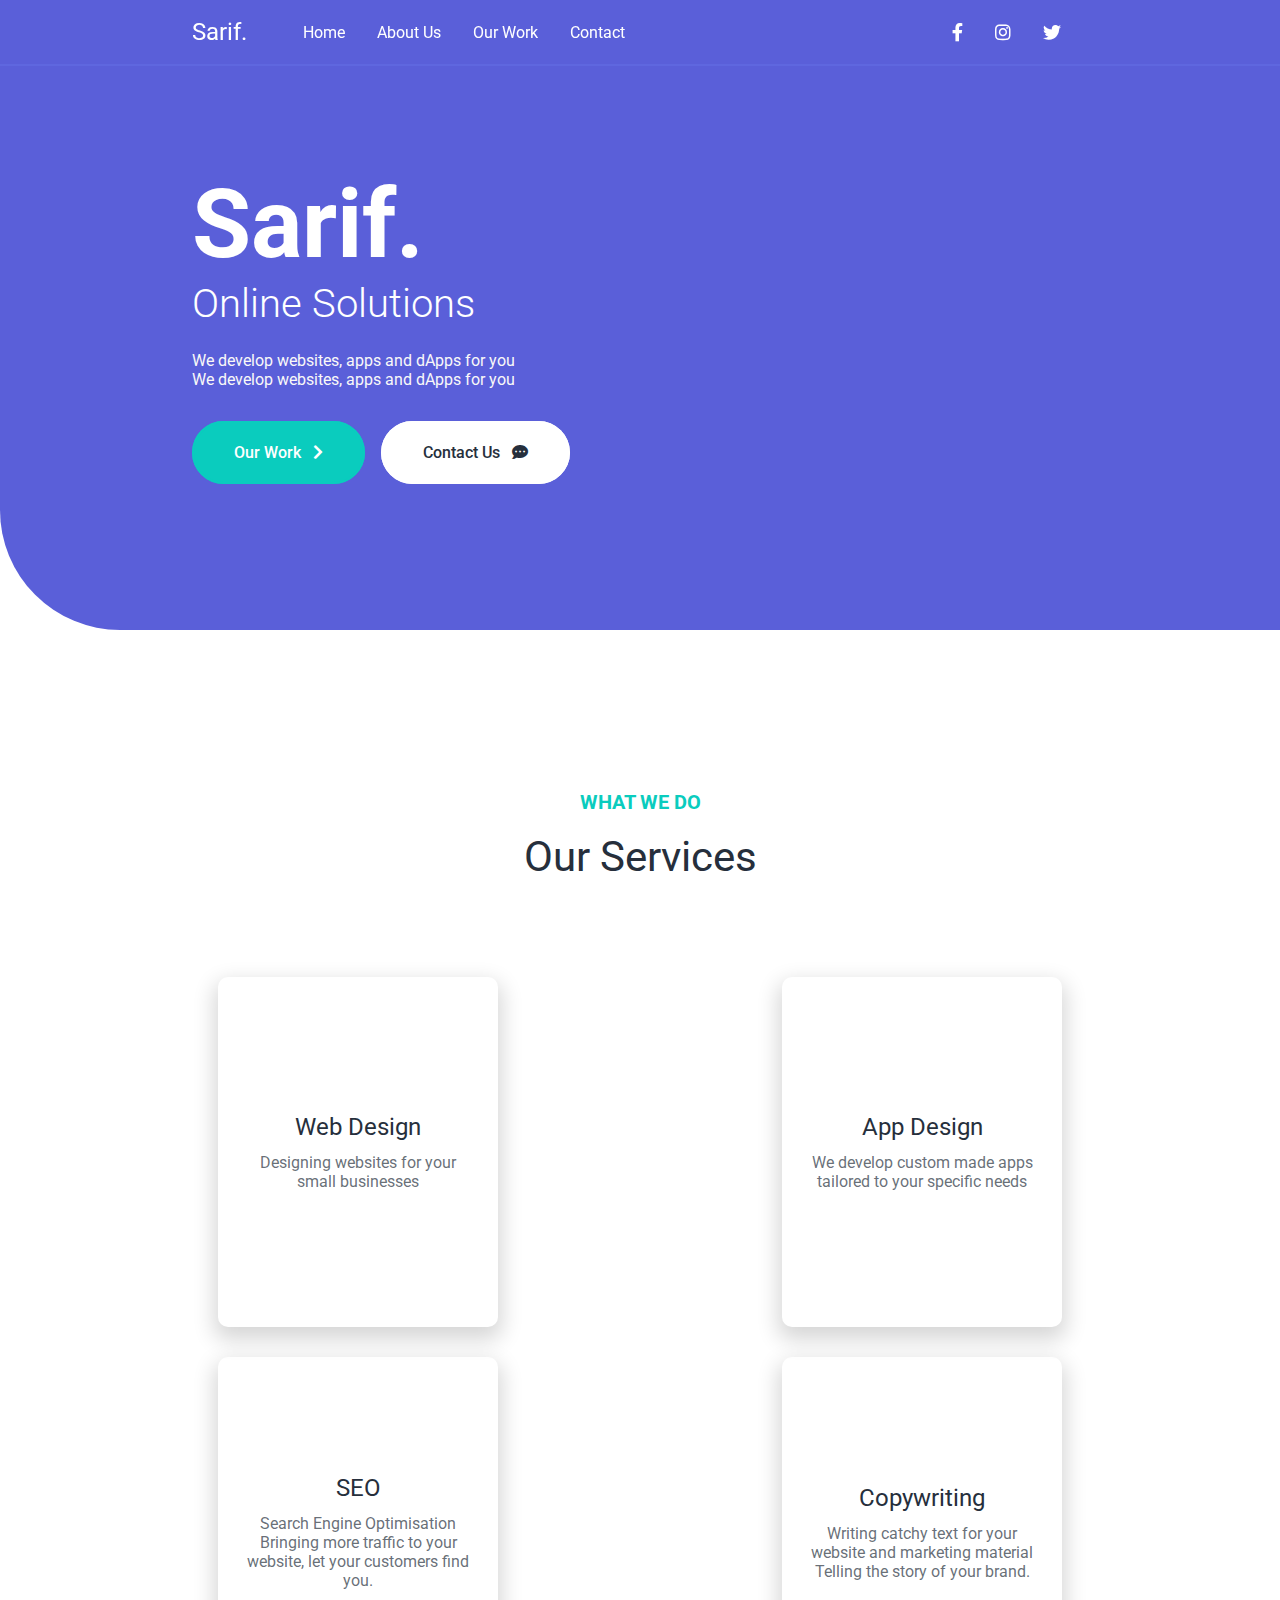
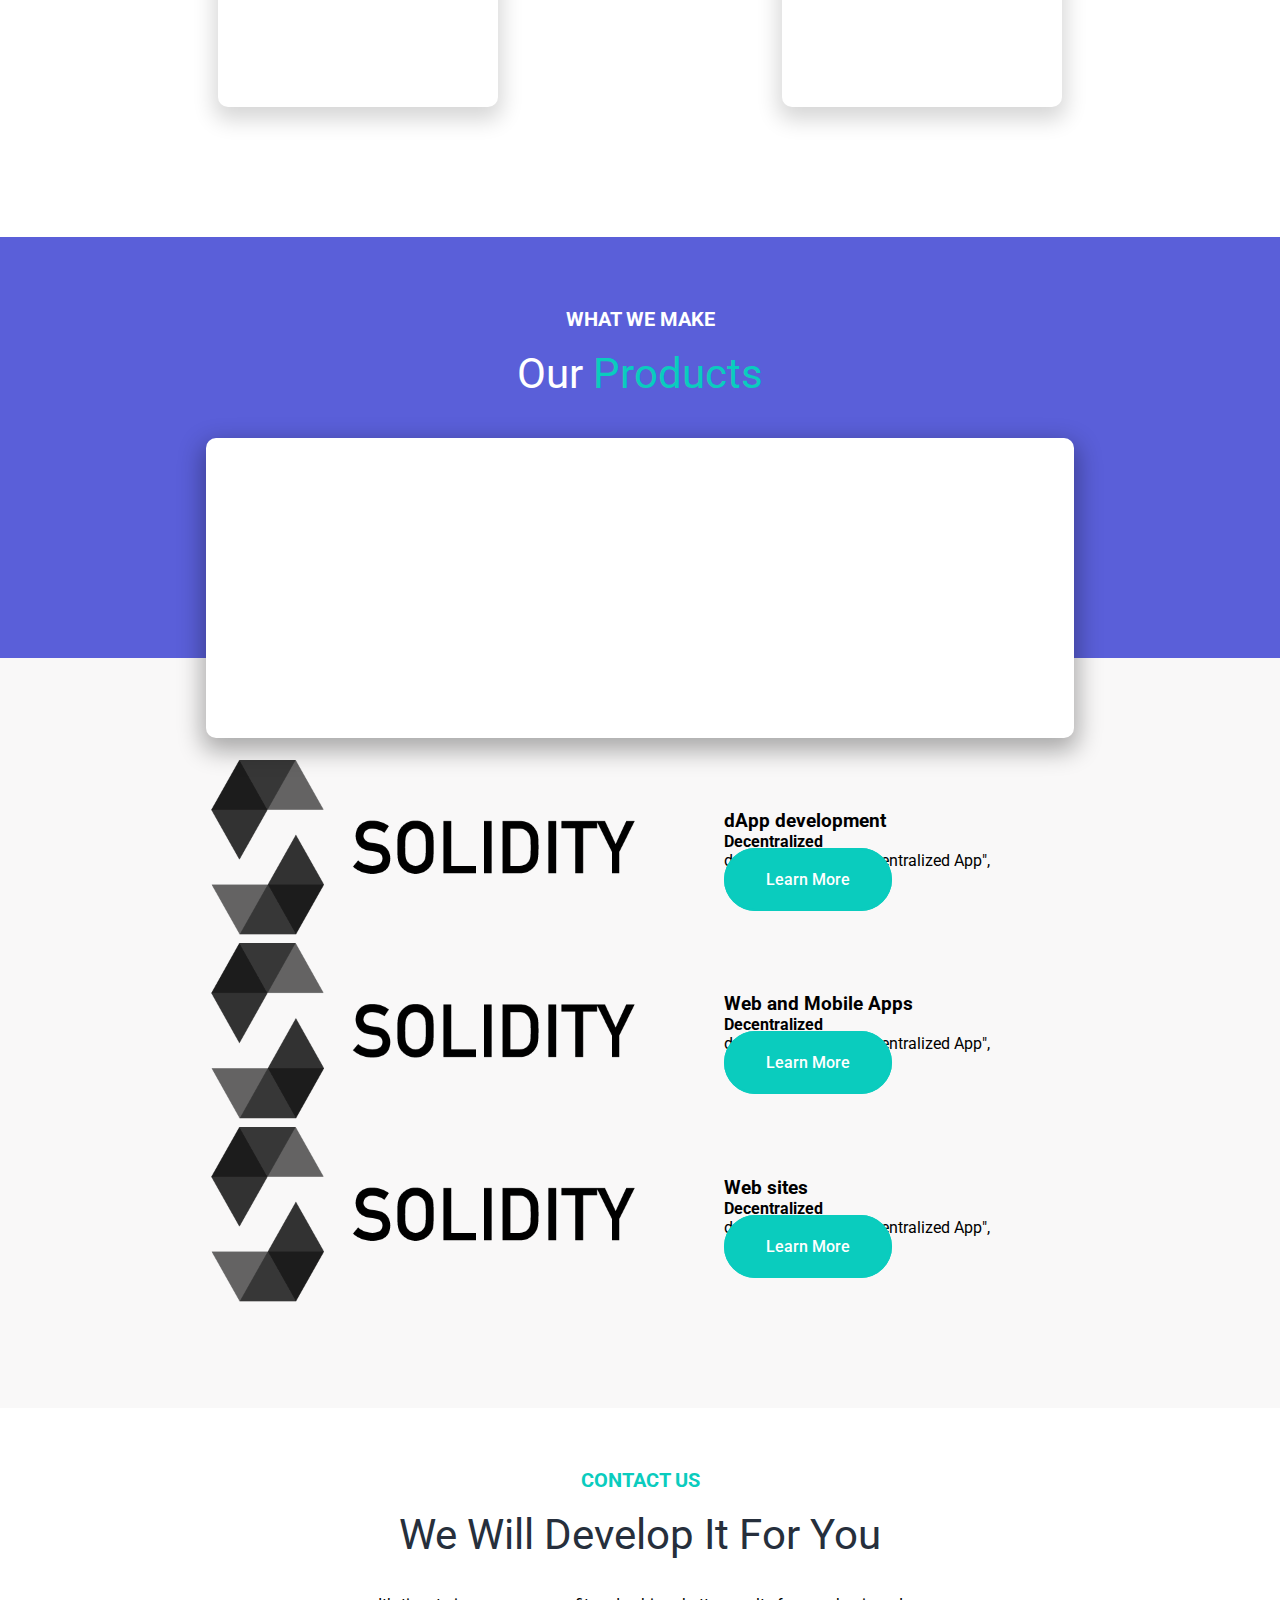
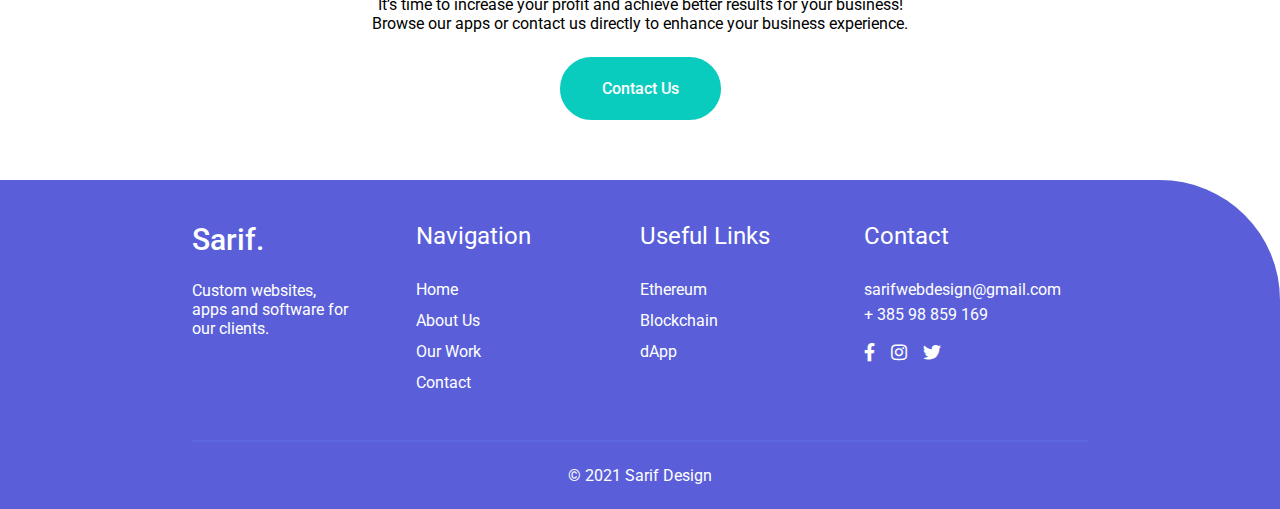
==== index.html @ 9c004aa1 "v1.1.8 added the Contact page" ====
<!DOCTYPE html>
<html lang="en">
<head>
  <meta charset="utf-8">
  <meta name="description" content="qr code generator web service">
  <meta name="keywords" content="qr, qr code, generator, marketing, mobile">
  <meta name="author" content="Sarif Design">
  <meta name="viewport" content="width=device-width, initial-scale=1.0">
  <meta http-equiv="X-UA-Compatible" content="ie=edge">
  <script src="js/main.js" defer></script>
  <script src="js/smoothscrollpolyfills.min.js"></script>
  <link href="icons/css/all.css" rel="stylesheet">
  <link rel="preconnect" href="https://fonts.googleapis.com">
  <link rel="preconnect" href="https://fonts.gstatic.com" crossorigin>
  <link href="https://fonts.googleapis.com/css2?family=Roboto:wght@100;300;400;500;700;900&display=swap" rel="stylesheet">
  <title>Sarif Online Solutions | Web design</title>
  <link rel="shortcut icon" type="image/jpg" href="img/favicon.png"/>
  <link rel="stylesheet" href="css/style.css">
</head>
<body>

<!-- header -->
<header>
  <div class="header__container">
    <div class="header__container-box-1">
      <div class="toggle" onclick="toggleMenu()"></div>
      <a href="#">
        <div class="logo">Sarif.</div>
      </a>
    </div>
    <div class="navigation">
      <div class="header__container-box-2">
        <ul>
          <li><a href="#" onclick="toggleMenu();">Home</a></li>
          <li><a href="about.html" onclick="toggleMenu();">About Us</a></li>
          <li><a href="work.html" onclick="toggleMenu();">Our Work</a></li>
          <li><a href="#" onclick="toggleMenu();">Contact</a></li>
        </ul>
      </div>
      <div class="header__container-box-3">
        <a href="#"><i class="fab fa-facebook-f"></i></a>
        <a href="#"><i class="fab fa-instagram"></i></a>
        <a href="#"><i class="fab fa-twitter"></i></a>
      </div>
    </div>
  </div>
</header>
<!-- header END -->

<!-- hero section -->
<div class="hero-section">
  <div class="section__container">
    <h2>Sarif.</h2>
    <h1>Online Solutions</h1>
    <p class="hero-p">We develop websites, apps and dApps for you</p>
    <p class="p-last hero-p">We develop websites, apps and dApps for you</p>
      <a href="work.html" class="btn mr">Our Work <i class="fas fa-chevron-right"></i></a>
      <a href="contact.html" class="btn-white">Contact Us <i class="fas fa-comment-dots"></i></a>
  </div>
</div>
<!-- hero section END -->

<!-- scroll down icon -->
<div class="scroll-down-icon">
  <p>Scroll down</p>
  <i class="fas fa-chevron-down"></i>
</div>
<!-- scroll down icon END -->

<!-- about us -->
<div class="about">
  <div class="section__container">
    <div class="section__title">
      <h4>What we do</h4>
      <h3>Our Services</h3>
    </div>
    <div class="services__container">
      <div class="services-box">
        <h4>Web Design</h4>
        <p>Designing websites for your small businesses</p>
        <p></p>
      </div>
      <div class="services-box">
        <h4>App Design</h4>
        <p>We develop custom made apps tailored to your specific needs</p>
      </div>
      <div class="services-box">
        <h4>SEO</h4>
        <p>Search Engine Optimisation</p>
        <p>Bringing more traffic to your website, let your customers find you.</p>
      </div>
      <div class="services-box">
        <h4>Copywriting</h4>
        <p>Writing catchy text for your website and marketing material</p>
        <p>Telling the story of your brand.</p>
      </div>
    </div>
  </div>
</div>
<!-- about us end -->

<!-- products -->
<div class="products">
  <div class="section__container">
    <div class="section__title-2">
      <h4>What we make</h4>
      <h3>Our <span>Products</span></h3>
    </div>
    <div class="long-card-holder">
      <div class="long-card"></div>
    </div>
  </div>
</div>
<!-- products END -->

<!-- product list -->
<div class="product-list">
  <div class="section__container">
    <div class="product-card">
      <div class="product-card-half">
        <div class="product-list-img">
          <img src="./img/solidity.png" alt="solidity logo" />
        </div>
      </div>
      <div class="product-card-half">
        <div class="product-card-inner">
          <h3>dApp development</h3>
          <h4>Decentralized</h4>
          <p>dApp - stands for "Decentralized App", </p>
          <a href="#" class="btn">Learn More</a>
        </div>
      </div>
    </div>
    <div class="product-card">
      <div class="product-card-half">
        <div class="product-list-img">
          <img src="./img/solidity.png" alt="solidity logo" />
        </div>
      </div>
      <div class="product-card-half">
        <div class="product-card-inner">
          <h3>Web and Mobile Apps</h3>
          <h4>Decentralized</h4>
          <p>dApp - stands for "Decentralized App", </p>
          <a href="#" class="btn">Learn More</a>
        </div>
      </div>
    </div>
    <div class="product-card">
      <div class="product-card-half">
        <div class="product-list-img">
          <img src="./img/solidity.png" alt="solidity logo" />
        </div>
      </div>
      <div class="product-card-half">
        <div class="product-card-inner">
          <h3>Web sites</h3>
          <h4>Decentralized</h4>
          <p>dApp - stands for "Decentralized App", </p>
          <a href="#" class="btn">Learn More</a>
        </div>
      </div>
    </div>
  </div>
</div>
<!-- product list END -->

<!-- contact us -->
<div class="contact-us">
  <div class="section__container">
    <div class="section__title">
      <h4>Contact Us</h4>
      <h3>We will develop it for you</h3>
      <p>
         It’s time to increase your profit and achieve better results for your business!
         Browse our apps or contact us directly to enhance your business experience.
      </p>
      <a href="#" class="btn">Contact Us</a>
    </div>
  </div>
</div>
<!-- contact us END -->

<!-- footer -->
<footer>
  <div class="footer__container">
    <div class="footer-row-1">
      <div class="footer-row-half">
        <div class="footer-box-1">
          <h4>Sarif.</h4>
          <p class="description">
            Custom websites, apps and software for our clients.
          </p>
        </div>
        <div class="footer-box-1">
          <h5>Navigation</h5>
          <ul>
            <li><a href="#">Home</a></li>
            <li><a href="about.html">About Us</a></li>
            <li><a href="work.html">Our Work</a></li>
            <li><a href="contact.html">Contact</a></li>
          </ul>
        </div>
      </div>
        <div class="footer-row-half">
          <div class="footer-box-1">
            <h5>Useful Links</h5>
            <ul>
              <li><a href="#">Ethereum</a></li>
              <li><a href="#">Blockchain</a></li>
              <li><a href="#">dApp</a></li>
            </ul>
          </div>
          <div class="footer-box-1">
            <h5>Contact</h5>
            <p>sarifwebdesign@gmail.com</p>
            <p class="phone-num">+ 385 98 859 169</p>
            <a href="#"><i class="fab fa-facebook-f"></i></a>
            <a href="#"><i class="fab fa-instagram"></i></a>
            <a href="#"><i class="fab fa-twitter"></i></a>
          </div>
        </div>
    </div>
    <div class="footer-row-2">
      <p>&copy; 2021 Sarif Design</p>
    </div>
  </div>
</footer>
<!-- footer END -->

</body>
</html>
---- css/style.css ----
/*
colors:
black: #262f3c;
light-text: #8f9bad;

blue: #5a5fd9;
light-blue: #5f67df;

tirquise: #0accbe;

almost-white: #f9f8f8;
*/

* {
  margin: 0;
  padding: 0;
  box-sizing: border-box;
  font-family: 'Roboto', sans-serif;
}

/* general */
ul {
  list-style: none;
}

a {
  text-decoration: none;
}

img {
  width: 100%;
  height: auto;
}

.mr {
  margin-right: 12px;
}
/* general END */

/* buttons */
.btn {
  padding: 20px 40px;
  background-color: #0accbe;
  color: #fff;
  border-radius: 40px;
  font-weight: 500;
  border: 2px solid #0accbe;
  transition: 0.4s;
  cursor: pointer;
}

.btn i {
  margin-left: 8px;
}

.btn:hover {
  background-color: #fff;
  border: 2px solid #262f3c;
  color: #262f3c;
}

.btn-white {
  padding: 20px 40px;
  background-color: #fff;
  color: #262f3c;
  font-weight: 500;
  border-radius: 40px;
  border: 2px solid #fff;
  transition: 0.4s;
  cursor: pointer;
}

.btn-white:hover {
  background-color: #5f67df;
  border: 2px solid #8f9bad;
  color: #fff;
}

.btn-white i {
  margin-left: 8px;
}
/* buttons END */

/* header */
header {
  width: 100%;
  position: fixed;
  background-color: transparent;
  z-index: 1000;
  padding: 18px 0px;
  border-bottom: 2px solid #5f67df;
  transition: 0.4s;
}

header.sticky {
  background-color: #5f67df;
}

.header__container {
  display: flex;
  align-items: center;
  width: 70%;
  margin: 0 auto;
}

.header__container-box-1 {
  display: flex;
  justify-content: flex-start;
  align-items: center;
  margin-right: 24px;
}

.logo {
  color: #fff;
  font-size: 24px;
}

.navigation {
  width: 90%;
  display: flex;
  justify-content: space-between;
  align-items: center;
}

.header__container-box-2,
.header__container-box-3 {

}

.header__container-box-3 {
  display: flex;
  justify-content: flex-end;
}

.header__container-box-2 ul {
  display: flex;
  color: #fff;
  font-size: 16px;
}

.header__container-box-2 ul li {
  margin-left: 16px;
}

.header__container-box-2 ul li a {
  margin: 0px;
  margin-left: 16px;
  color: #fff;
  transition: 0.4s;
}

.header__container-box-2 ul li:hover a {
  color: #0accbe;
}

.header__container-box-3 a {
  margin: 0px 16px;
  font-size: 18px;
  color: #fff;
  transition: 0.4s;
}

.header__container-box-3 a:hover {
  color: #0accbe;
}
/* header END */

/* toggle */
.toggle {
  width: 40px;
  height: 40px;
  background: url("../img/menu.png");
  background-position: center;
  background-repeat: no-repeat;
  background-size: 30px;
  cursor: pointer;
  transition: 0.5s;
  margin-right: 12px;
  display: none;
}

.toggle.active {
  background: url("../img/close.png");
  background-position: center;
  background-repeat: no-repeat;
  background-size: 25px;
  cursor: pointer;
}
/* toggle END */

/* hero */
.hero-section {
  width: 100%;
  height: 70vh;
  position: relative;
  background-color: #5a5fd9;
  border-radius: 0px 0px 0px 120px;
  display: flex;
  justify-content: center;
  align-items: center;
}

.section__container {
  width: 70%;
  margin: 0 auto;
}

.section__container h2 {
  color: #fff;
  font-size: 6em;
}

.section__container h1 {
  color: #fff;
  font-size: 2.5em;
  font-weight: 300;
  margin-bottom: 24px;
}

.hero-p {
  color: #f9f8f8;
}

.section__container p.p-last {
  margin-bottom: 54px;
}

.scroll-down-icon {
  width: 100%;
  display: none;
  justify-content: center;
  align-items: center;
  flex-direction: column;
  padding: 16px 0px;
  color: #262f3c;
}
/* hero END */

/* about */
.about {
  padding: 100px 20px 100px;
}

.section__title {
  margin-bottom: 60px;
  padding-top: 60px;
  display: flex;
  justify-content: center;
  align-items: center;
  flex-direction: column;
}

.section__title h4,
.section__title h3 {
  text-align: center;
}

.section__title h4 {
  text-transform: uppercase;
  color: #0accbe;
  font-size: 20px;
  margin-bottom: 18px;
}

.section__title h3 {
  text-transform: capitalize;
  color: #262f3c;
  font-size: 42px;
  font-weight: 400;
  margin-bottom: 36px;
}

.section__title p {
  text-align: center;
  width: 60%;
  margin-bottom: 24px;
}

.services__container {
  width: 100%;
  display: flex;
  justify-content: space-between;
  flex-wrap: wrap;
}

.services-box {
  width: 280px;
  height: 350px;
  margin: 0 12px;
  display: flex;
  justify-content: center;
  align-items: center;
  flex-direction: column;
  -webkit-box-shadow: 0px 9px 21px 4px rgba(0,0,0,0.16);
  box-shadow: 0px 9px 21px 4px rgba(0,0,0,0.16);
  transition: 0.4s;
  padding: 24px;
  border-radius: 10px;
  margin-bottom: 30px;
}

.services-box:hover {
  transform: scale(1.1);
  -webkit-box-shadow: 0px 9px 24px 4px rgba(0,0,0,0.32);
  box-shadow: 0px 9px 24px 4px rgba(0,0,0,0.32);
}

.services-box h4 {
  color: #262f3c;
  font-size: 24px;
  font-weight: 400;
  margin-bottom: 12px;
}

.services-box p {
  text-align: center;
  color: rgba(38, 47, 60, 0.7)
}
/* about END */

/* products */
.products {
  padding: 50px 20px 200px;
  background-color: #5a5fd9;
}

.section__title-2 {
  margin-bottom: 60px;
  padding-top: 20px;
}

.section__title-2 h3,
.section__title-2 h4 {
  text-align: center;
}

.section__title-2 h4 {
  text-transform: uppercase;
  color: #fff;
  font-size: 20px;
  margin-bottom: 18px;
}

.section__title-2 h3 {
  text-transform: capitalize;
  color: #fff;
  font-size: 42px;
  font-weight: 400;
}

.section__title-2 h3 span {
  color: #0accbe;
}

.long-card-holder {
  width: 100%;
  position: relative;
}

.long-card {
  width: 100%;
  padding: 30px 12px;
  position: absolute;
  min-height: 300px;
  top: -20px;
  background-color: #fff;
  z-index: 900;
  -webkit-box-shadow: 0px 9px 24px 4px rgba(0,0,0,0.32);
  box-shadow: 0px 9px 24px 4px rgba(0,0,0,0.32);
  border-radius: 10px;
}
/* products END */

/* product list */
.product-list {
  padding: 100px 20px 100px;
  background-color: #f9f8f8;
}

.product-card {
  width: 100%;
  display: flex;
  justify-content: center;
  align-items: center;
}

.product-card-half {
  flex: 1;
  display: flex;
  justify-content: center;
  align-items: center;
}
/* product list END */

/* about Page */
.page-hero {
  width: 100%;
  height: 50vh;
  position: relative;
  background-color: #5a5fd9;
  border-radius: 0px 0px 0px 120px;
  display: flex;
  justify-content: center;
  align-items: center;
}
/* about Page END */

/* footer */
footer {
  width: 100%;
  background-color: #5a5fd9;
  border-radius: 0px 120px 0px 0px;
}

.footer__container {
  width: 70%;
  margin: 0 auto;
}

.footer-row-1 {
  display: flex;
  padding: 42px 0px 36px;
}

.footer-row-half {
  display: flex;
  flex: 1;
}

.footer-box-1 {
  flex: 1;
}

.footer-box-1 h4 {
  font-size: 30px;
  color: #fff;
  font-weight: 500;
  margin-bottom: 24px;
}

.footer-box-1 h5 {
  font-size: 24px;
  color: #fff;
  font-weight: 400;
  margin-bottom: 30px;
}

.footer-box-1 ul li {
  margin-bottom: 12px;
}

.footer-box-1 ul li a {
  font-size: 16px;
  color: #fff;
  margin-bottom: 12px;
  transition: 0.4s;
}

.footer-box-1 ul li:hover a {
  color: #0accbe;
}

.footer-box-1 p {
  color: #fff;
  margin-bottom: 6px;
}

.footer-box-1 p.phone-num {
  margin-bottom: 18px;
}

.footer-box-1 a {
  color: #fff;
  margin-right: 12px;
  font-size: 18px;
  transition: 0.4s;
}

.footer-box-1 .description {
  width: 70%;
}

.footer-box-1 a:hover {
  color: #0accbe;
}

.footer-row-2 {
  border-top: 2px solid #5f67df;
  padding: 24px 0px 24px;
}

.footer-row-2 p {
  text-align: center;
  color: #fff;
}
/* footer END */

/* media queries */
@media (max-width: 991.98px){

  header {
    transition: 0.1s;
  }

  .toggle {
    display: block;
  }

  .navigation {
    position: fixed;
    left: -100%;
    top: 74px;
    height: calc(100vh - 74px);
    width: 100%;
    background-color: #5f67df;
    justify-content: center;
    align-items: center;
    flex-direction: column;
    padding: 24px;
    z-index: 998;
    transition: 0.4s;
  }

  .navigation.active {
    left: 0;
  }

  .header__container-box-2 {
    margin-bottom: 32px;
  }

  .header__container-box-2 ul {
    display: block;
  }

  .header__container-box-2 ul li {
    margin-bottom: 24px;
    margin-left: 0px;
  }

  .header__container-box-2 ul li a {
    font-size: 32px;
  }

  .header__container-box-3 a {
    font-size: 30px;
  }

  .scroll-down-icon {
    display: flex;
  }

  .footer-row-1 {
    flex-direction: column;
  }

  .footer-row-half {
    width: 100%;
    margin-bottom: 24px;
  }
}

@media (max-width: 575.98px) {

  .hero-section {
    height: 90vh;
  }

  .mr {
    display: block;
    margin-right: 0px;
    margin-bottom: 36px;
    width: 80%;
  }

  .section__container h2 {
    font-size: 4em;
  }

  .section__container {
    width: 70%;
  }

  .about {
    padding: 30px 10px 30px;
  }

  .services-box {
    width: 100%;
  }

  .page-hero {
    height: 70vh;
  }

  .footer-row-half {
    flex-direction: column;
  }

  .footer-row-2 p {
    text-align: left;
  }

  .footer-box-1 {
    margin-bottom: 18px;
  }
}
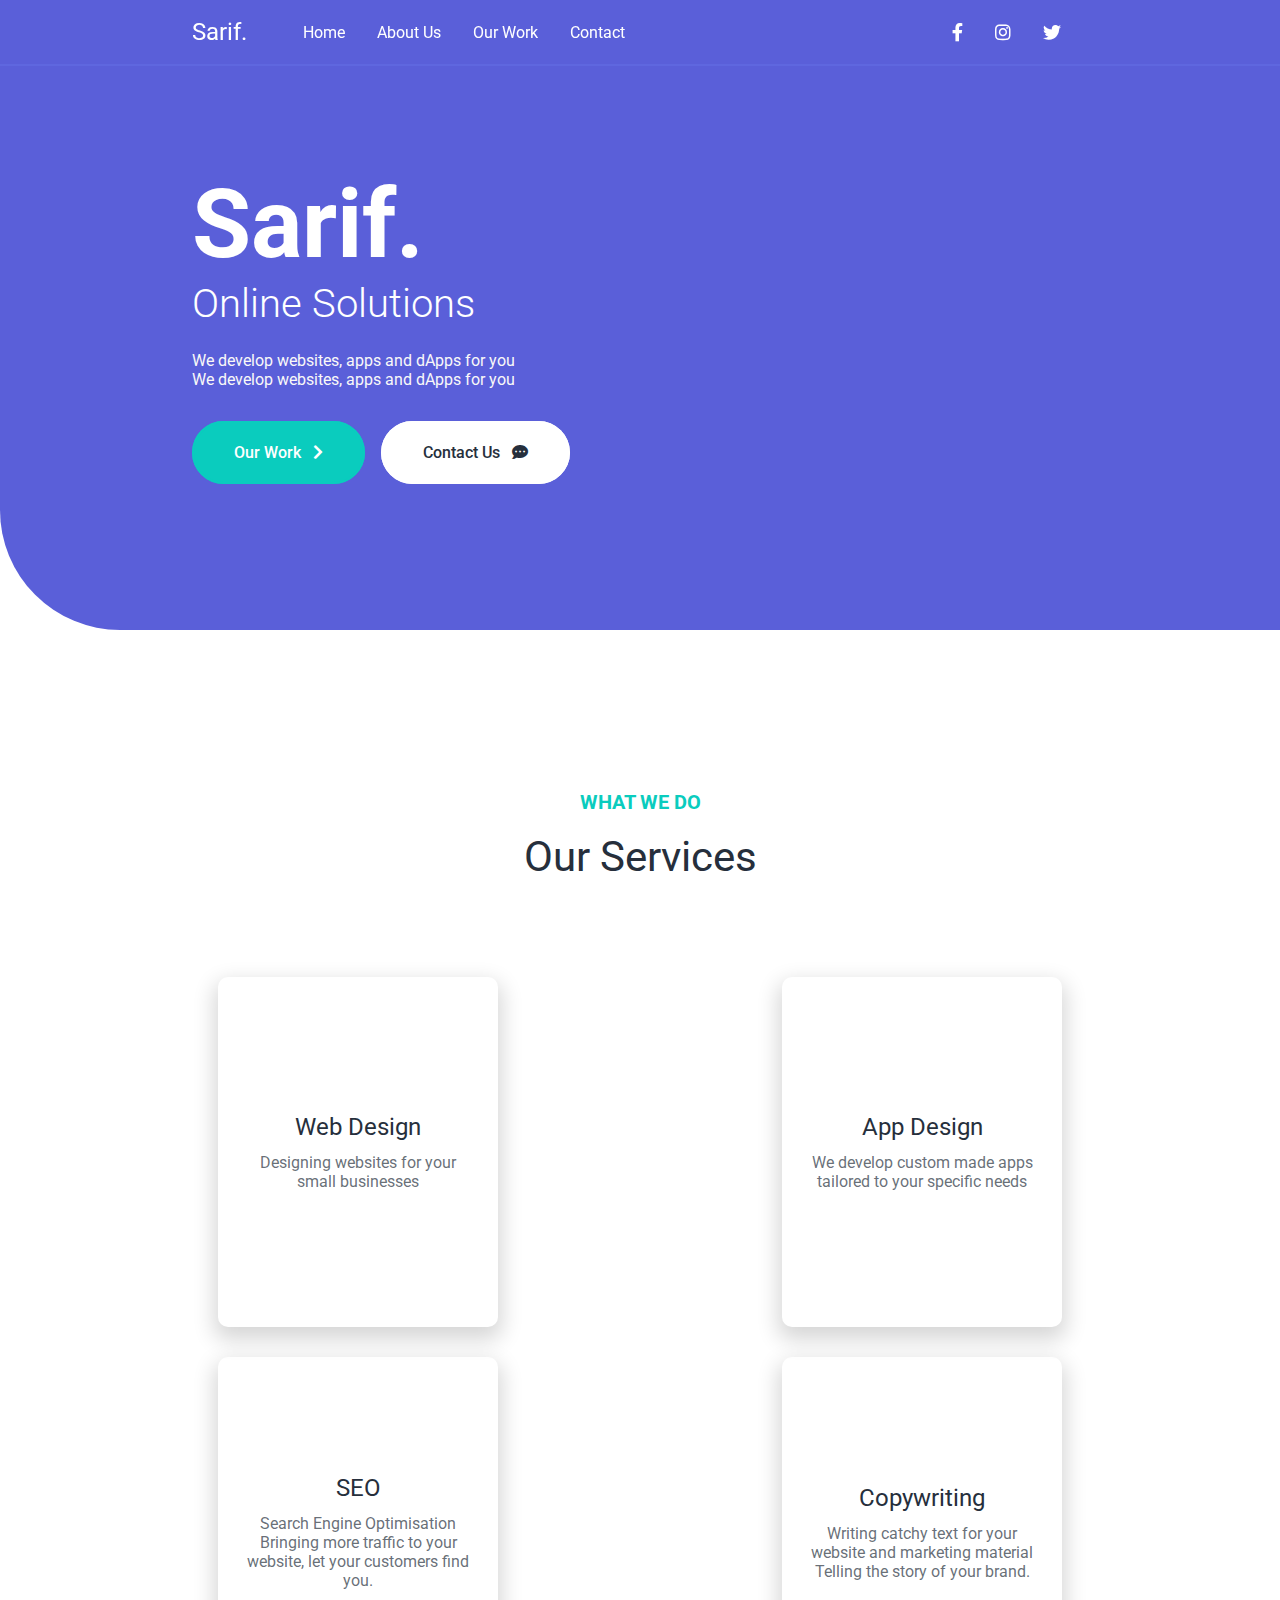
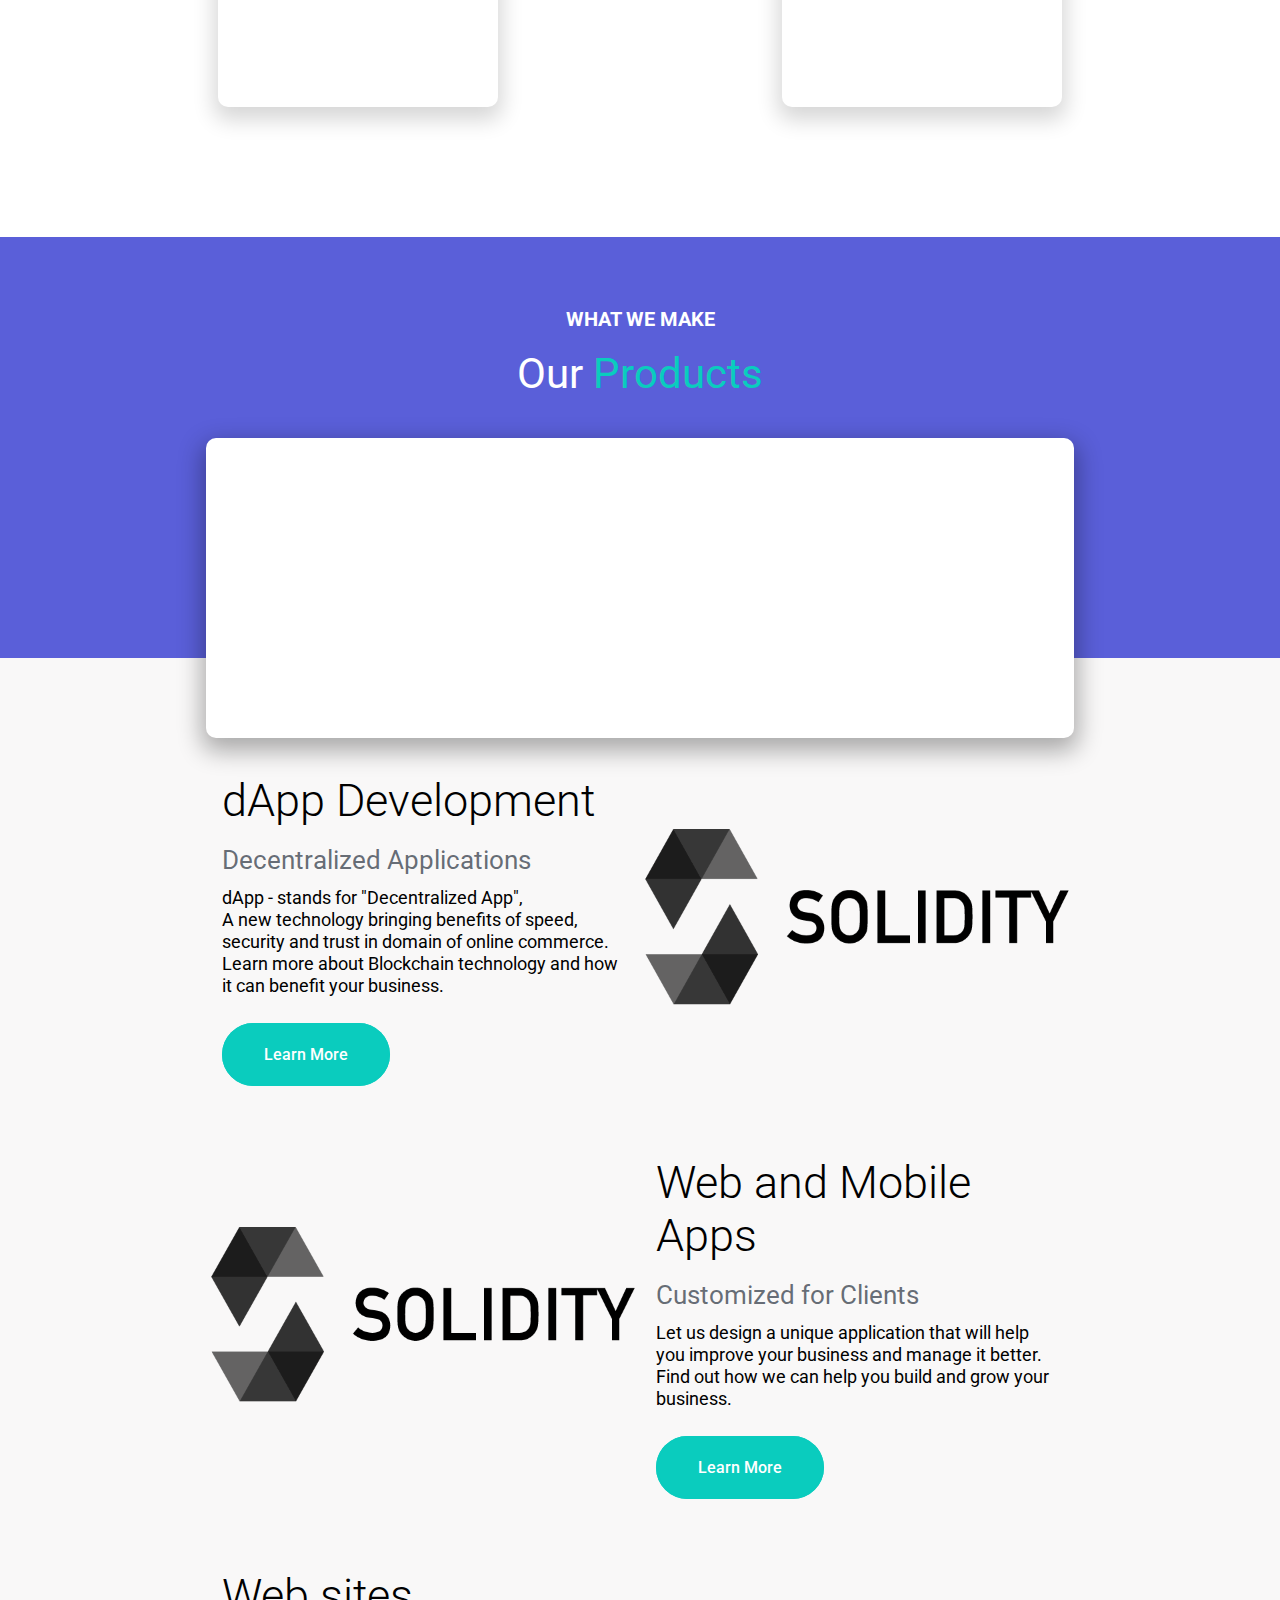
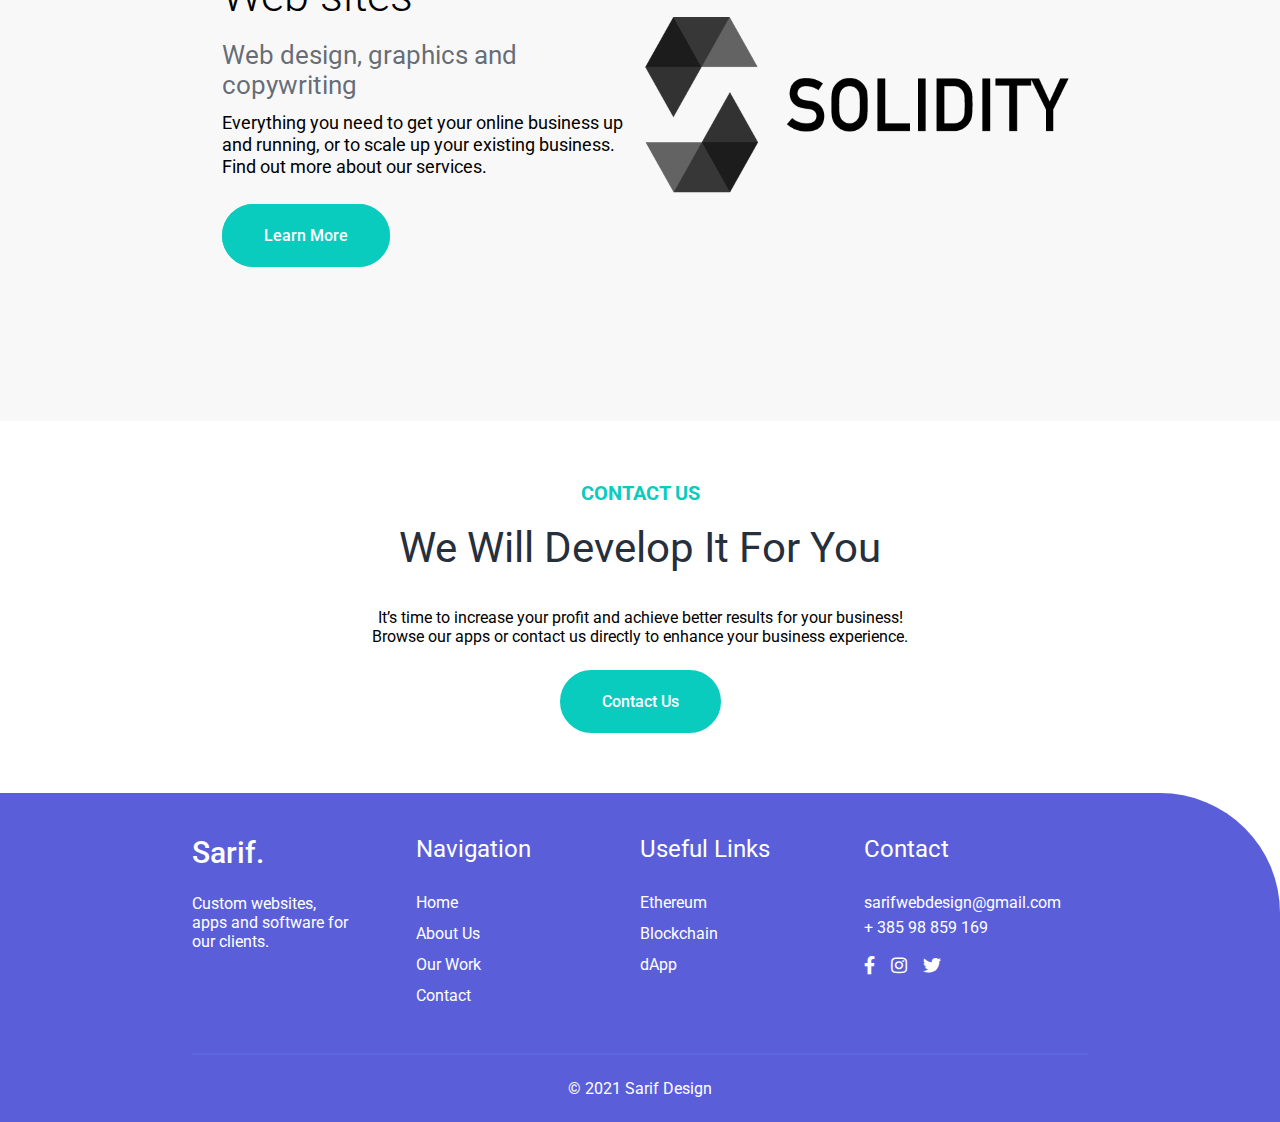
==== commit 7730824c: "v1.2.0 working on services section of home page" ====
--- a/index.html
+++ b/index.html
@@ -34,7 +34,7 @@
           <li><a href="#" onclick="toggleMenu();">Home</a></li>
           <li><a href="about.html" onclick="toggleMenu();">About Us</a></li>
           <li><a href="work.html" onclick="toggleMenu();">Our Work</a></li>
-          <li><a href="#" onclick="toggleMenu();">Contact</a></li>
+          <li><a href="contact.html" onclick="toggleMenu();">Contact</a></li>
         </ul>
       </div>
       <div class="header__container-box-3">
@@ -67,6 +67,12 @@
 </div>
 <!-- scroll down icon END -->
 
+<!-- scroll up button -->
+<button class="" id="btnScrollTop">
+  <i class="fas fa-chevron-up"></i>
+</button>
+<!-- scroll up button END -->
+
 <!-- about us -->
 <div class="about">
   <div class="section__container">
@@ -118,18 +124,20 @@
   <div class="section__container">
     <div class="product-card">
       <div class="product-card-half">
+        <div class="product-card-inner">
+          <h3>dApp Development</h3>
+          <h4>Decentralized Applications</h4>
+          <p>dApp - stands for "Decentralized App", </p>
+          <p>A new technology bringing benefits of speed, security and trust in domain of online commerce.</p>
+          <p class="mb-48">Learn more about Blockchain technology and how it can benefit your business.</p>
+          <a href="work.html" class="btn">Learn More</a>
+        </div>
+      </div>
+      <div class="product-card-half">
         <div class="product-list-img">
           <img src="./img/solidity.png" alt="solidity logo" />
         </div>
       </div>
-      <div class="product-card-half">
-        <div class="product-card-inner">
-          <h3>dApp development</h3>
-          <h4>Decentralized</h4>
-          <p>dApp - stands for "Decentralized App", </p>
-          <a href="#" class="btn">Learn More</a>
-        </div>
-      </div>
     </div>
     <div class="product-card">
       <div class="product-card-half">
@@ -140,24 +148,26 @@
       <div class="product-card-half">
         <div class="product-card-inner">
           <h3>Web and Mobile Apps</h3>
-          <h4>Decentralized</h4>
-          <p>dApp - stands for "Decentralized App", </p>
-          <a href="#" class="btn">Learn More</a>
+          <h4>Customized for Clients</h4>
+          <p>Let us design a unique application that will help you improve your business and manage it better.</p>
+          <p class="mb-48">Find out how we can help you build and grow your business.</p>
+          <a href="work.html" class="btn">Learn More</a>
         </div>
       </div>
     </div>
     <div class="product-card">
+      <div class="product-card-half">
+        <div class="product-card-inner">
+          <h3>Web sites</h3>
+          <h4>Web design, graphics and copywriting</h4>
+          <p>Everything you need to get your online business up and running, or to scale up your existing business.</p>
+          <p class="mb-48">Find out more about our services.</p>
+          <a href="work.html" class="btn">Learn More</a>
+        </div>
+      </div>
       <div class="product-card-half">
         <div class="product-list-img">
           <img src="./img/solidity.png" alt="solidity logo" />
-        </div>
-      </div>
-      <div class="product-card-half">
-        <div class="product-card-inner">
-          <h3>Web sites</h3>
-          <h4>Decentralized</h4>
-          <p>dApp - stands for "Decentralized App", </p>
-          <a href="#" class="btn">Learn More</a>
         </div>
       </div>
     </div>
@@ -175,7 +185,7 @@
          It’s time to increase your profit and achieve better results for your business!
          Browse our apps or contact us directly to enhance your business experience.
       </p>
-      <a href="#" class="btn">Contact Us</a>
+      <a href="contact.html" class="btn">Contact Us</a>
     </div>
   </div>
 </div>
--- a/css/style.css
+++ b/css/style.css
@@ -35,6 +35,10 @@
 
 .mr {
   margin-right: 12px;
+}
+
+.mb-48 {
+  margin-bottom: 48px;
 }
 /* general END */
 
@@ -237,6 +241,37 @@
 }
 /* hero END */
 
+/* Scroll Up Button */
+#btnScrollTop {
+  position: fixed;
+  right: 20px;
+  bottom: 20px;
+  width: 50px;
+  height: 50px;
+  border-radius: 50%;
+  padding: 10px;
+  opacity: 0;
+  background-color: #5f67df;
+  color: #fff;
+  border-color: #5f67df;
+  transition: 0.5s;
+  cursor: pointer;
+  z-index: 99;
+}
+
+#btnScrollTop i {
+  font-size: 24px;
+}
+
+#btnScrollTop.visible {
+  opacity: 1;
+}
+
+#btnScrollTop:active {
+  box-shadow: 0 5px 20px rgba(121, 255, 202, 0.3);
+}
+/* Scroll Up Button END */
+
 /* about */
 .about {
   padding: 100px 20px 100px;
@@ -281,6 +316,7 @@
   width: 100%;
   display: flex;
   justify-content: space-between;
+  align-items: center;
   flex-wrap: wrap;
 }
 
@@ -383,6 +419,7 @@
   display: flex;
   justify-content: center;
   align-items: center;
+  margin-bottom: 60px;
 }
 
 .product-card-half {
@@ -390,6 +427,28 @@
   display: flex;
   justify-content: center;
   align-items: center;
+}
+
+.product-card-inner {
+  padding: 16px;
+}
+
+.product-card-inner h3 {
+  font-size: 2.8em;
+  font-weight: 300;
+  margin-bottom: 18px;
+}
+
+.product-card-inner h4 {
+  color: rgba(38, 47, 60, 0.7);
+  font-size: 1.6em;
+  margin-bottom: 12px;
+  font-weight: 400;
+}
+
+.product-card-inner p {
+  line-height: 22px;
+  font-size: 18px;
 }
 /* product list END */
 
@@ -403,6 +462,10 @@
   display: flex;
   justify-content: center;
   align-items: center;
+}
+
+.page-hero span {
+  color: #0accbe;
 }
 /* about Page END */
 
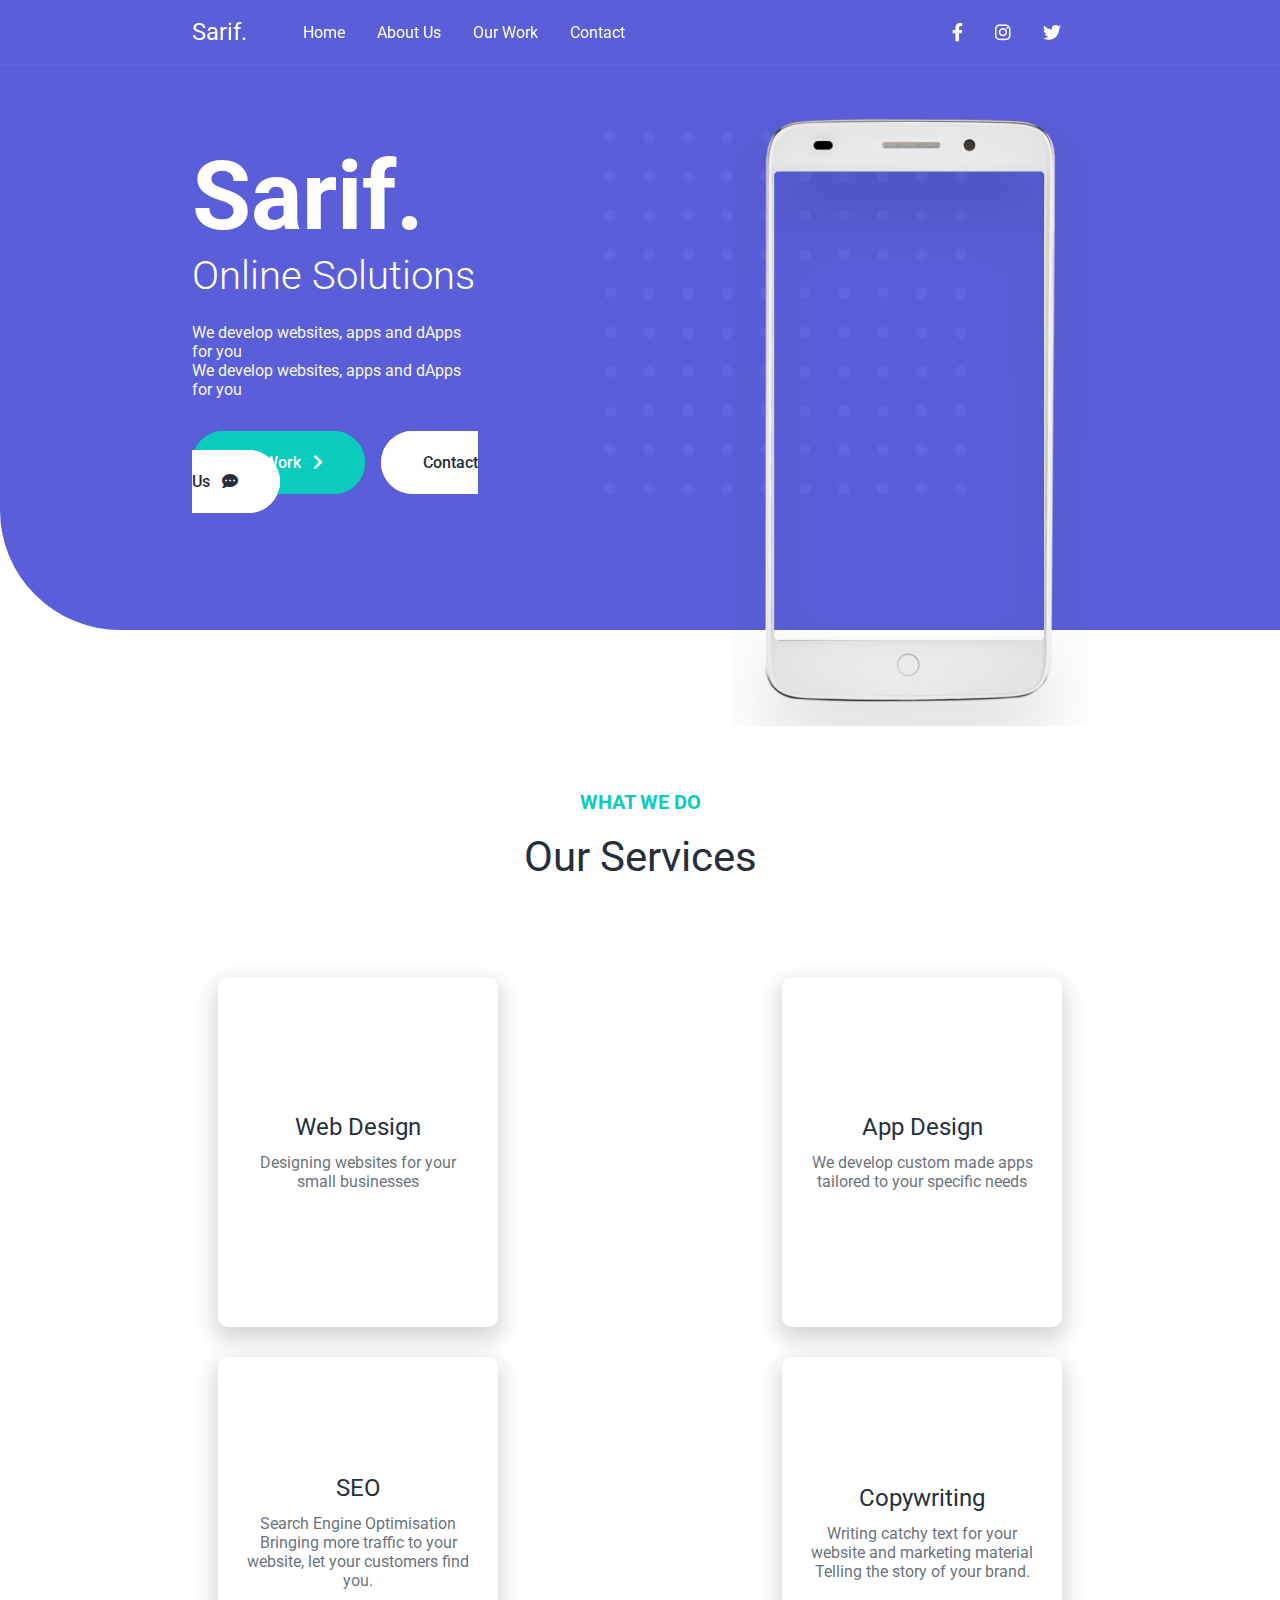
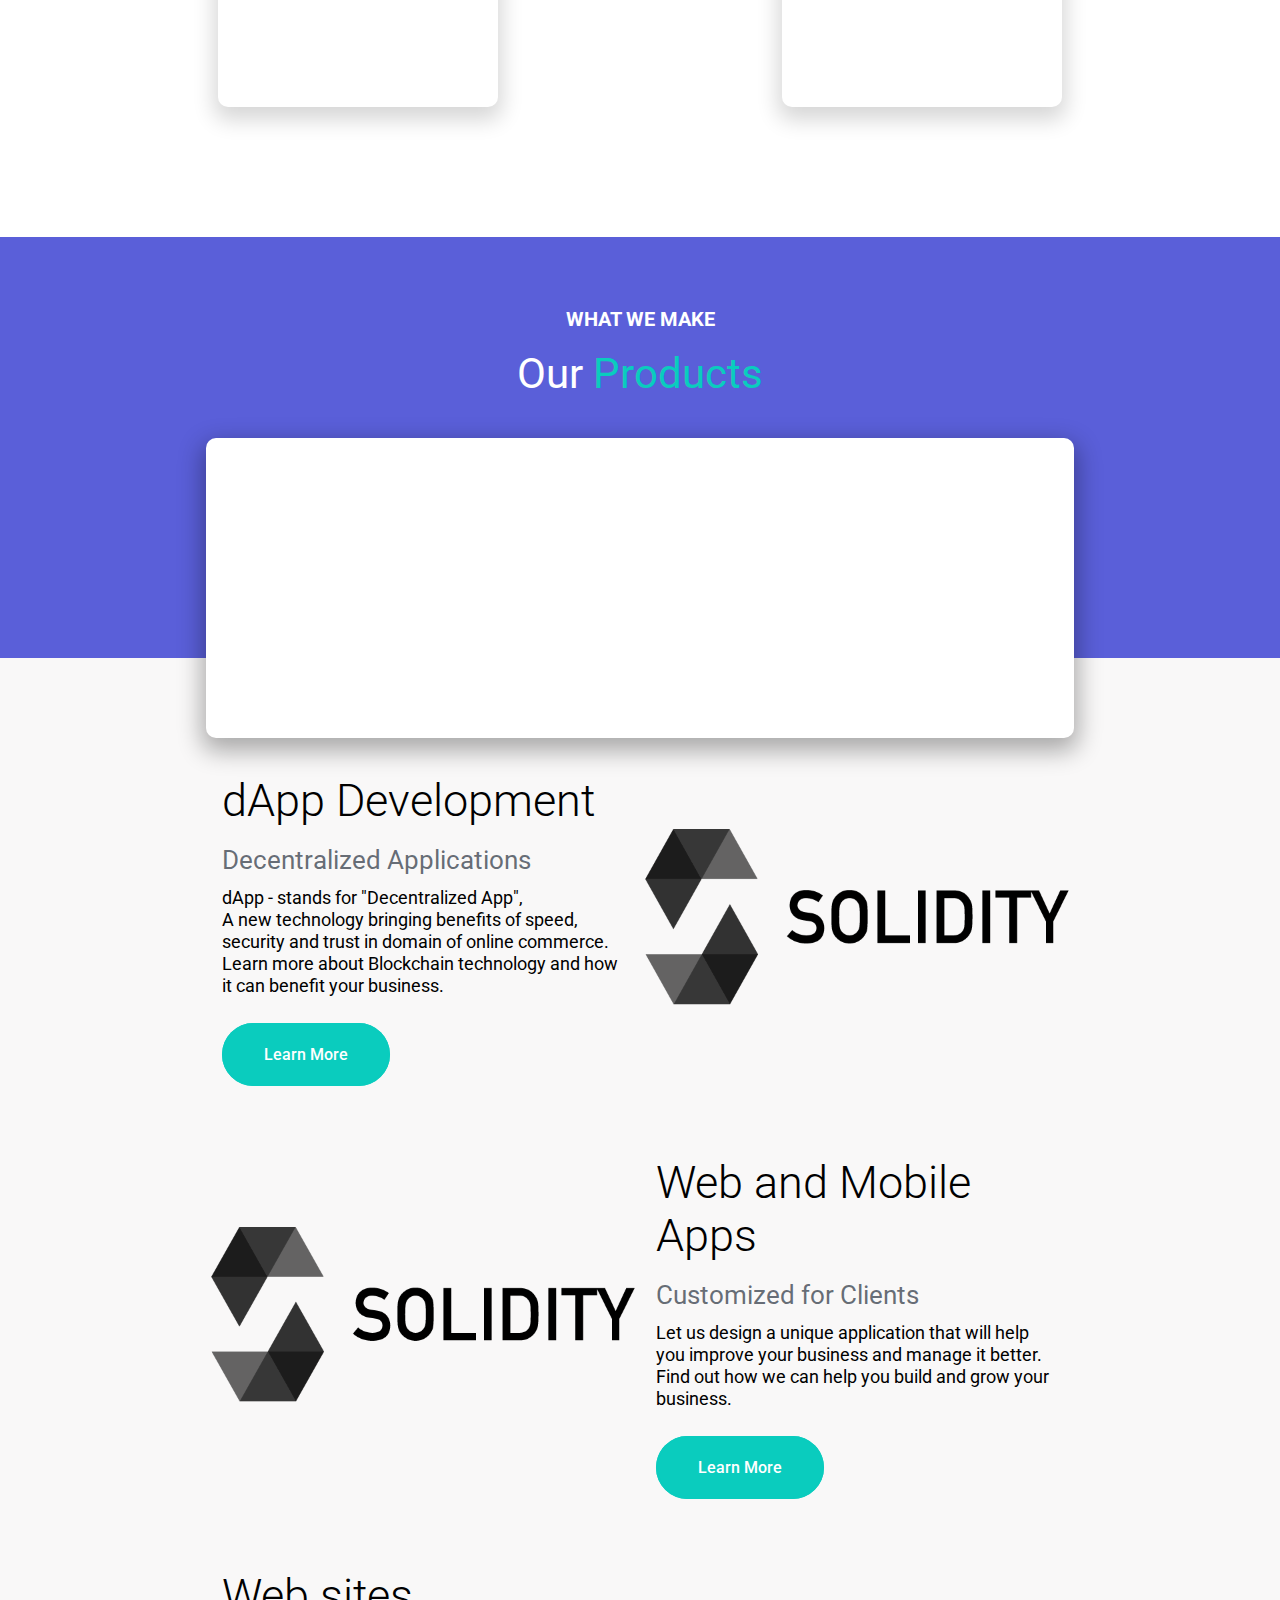
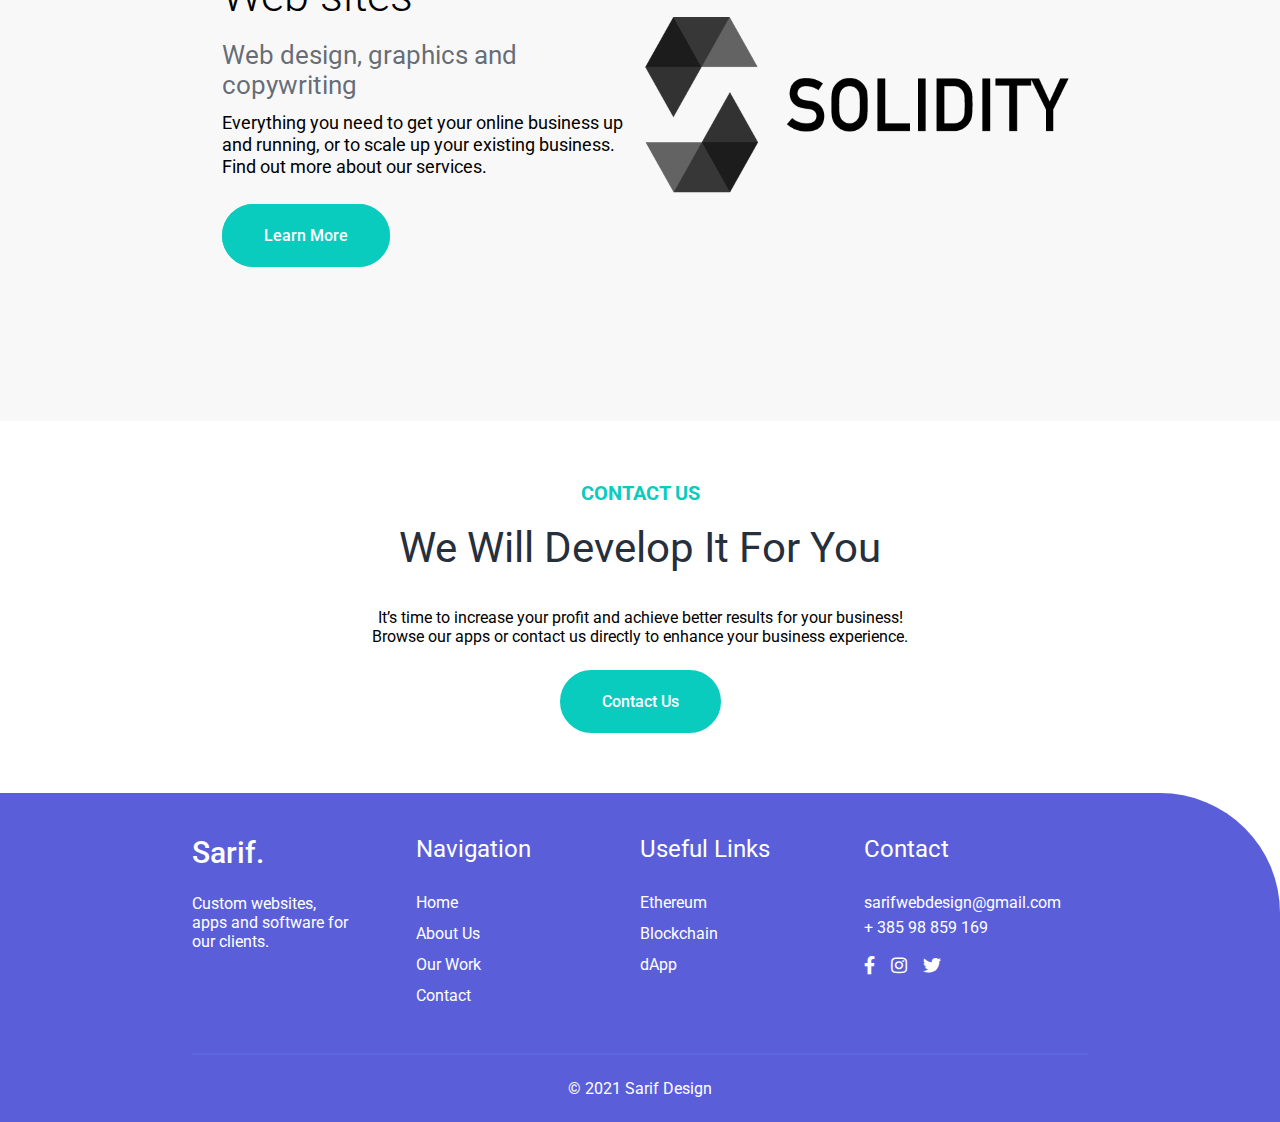
==== commit 6ed85b0b: "v1.2.2 added smartphone picture to hero section" ====
--- a/index.html
+++ b/index.html
@@ -50,12 +50,24 @@
 <!-- hero section -->
 <div class="hero-section">
   <div class="section__container">
-    <h2>Sarif.</h2>
-    <h1>Online Solutions</h1>
-    <p class="hero-p">We develop websites, apps and dApps for you</p>
-    <p class="p-last hero-p">We develop websites, apps and dApps for you</p>
-      <a href="work.html" class="btn mr">Our Work <i class="fas fa-chevron-right"></i></a>
-      <a href="contact.html" class="btn-white">Contact Us <i class="fas fa-comment-dots"></i></a>
+    <div class="hero-inner-container">
+      <div class="hero-inner-half">
+        <h2>Sarif.</h2>
+        <h1>Online Solutions</h1>
+        <p class="hero-p">We develop websites, apps and dApps for you</p>
+        <p class="p-last hero-p">We develop websites, apps and dApps for you</p>
+          <a href="work.html" class="btn mr">Our Work <i class="fas fa-chevron-right"></i></a>
+          <a href="contact.html" class="btn-white">Contact Us <i class="fas fa-comment-dots"></i></a>
+      </div>
+      <div class="hero-inner-helf right-half">
+        <div class="dots-img">
+          <img src="img/dots.png" alt="dots" />
+        </div>
+        <div class="smartphone">
+          <img src="img/smartphone.png" alt="smartphone" />
+        </div>
+      </div>
+    </div>
   </div>
 </div>
 <!-- hero section END -->
--- a/css/style.css
+++ b/css/style.css
@@ -210,6 +210,36 @@
   margin: 0 auto;
 }
 
+.hero-inner-container {
+  width: 100%;
+  display: flex;
+  justify-content: space-between;
+  align-items: center;
+}
+
+.hero-inner-half {
+  width: 50%;
+}
+
+.right-half {
+  position: relative;
+  display: flex;
+  justify-content: center;
+  align-items: flex-end;
+}
+
+.dots-img {
+  width: 60%;
+  height: auto;
+}
+
+.smartphone {
+  position: absolute;
+  bottom: -231px;
+  left: 251px;
+  z-index: 900;
+}
+
 .section__container h2 {
   color: #fff;
   font-size: 6em;
@@ -467,7 +497,80 @@
 .page-hero span {
   color: #0accbe;
 }
+
+.line-devider {
+  margin-bottom: 54px;
+  position: relative;
+}
+
+.line-devider::after {
+  content: '';
+  position: absolute;
+  bottom: -27px;
+  left: 50%;
+  transform: translateX(-50%);
+  width: 50%;
+  height: 2px;
+  background-color: #d3d3d3;
+}
 /* about Page END */
+
+/* contact page */
+.contact-detail-container {
+  width: 100%;
+  display: flex;
+  justify-content: center;
+  align-items: flex-start;
+  margin-bottom: 60px;
+}
+
+.contact-detail-half {
+  width: 50%;
+  display: flex;
+  justify-content: center;
+  align-items: center;
+}
+
+.border-l {
+  border-left: 1px solid #d3d3d3;
+}
+
+.contact-half-inner {
+  position: relative;
+}
+
+.contact-half-inner h5 {
+  font-size: 24px;
+  font-weight: 400;
+  color: #0accbe;
+  margin-bottom: 12px;
+}
+
+.contact-half-inner ul {
+  margin-bottom: 18px;
+}
+
+.contact-detail-half ul li,
+.contact-half-inner ul li {
+  font-size: 18px;
+  margin-bottom: 6px;
+}
+
+.contact-info {
+  background-color: #f9f8f8;
+}
+
+.contact-form {
+  margin: 0 auto;
+  width: 60%;
+}
+
+.contact-form input[type='text'],
+.contact-form input[type='email'],
+.contact-form input[type='submit']{
+  width: 48%;
+}
+/* contact page END */
 
 /* footer */
 footer {
@@ -614,6 +717,18 @@
     display: flex;
   }
 
+  .product-card {
+    flex-direction: column;
+  }
+
+  .product-card-half {
+    margin-bottom: 36px;
+  }
+
+  .section__title p {
+    width: 80%;
+  }
+
   .footer-row-1 {
     flex-direction: column;
   }
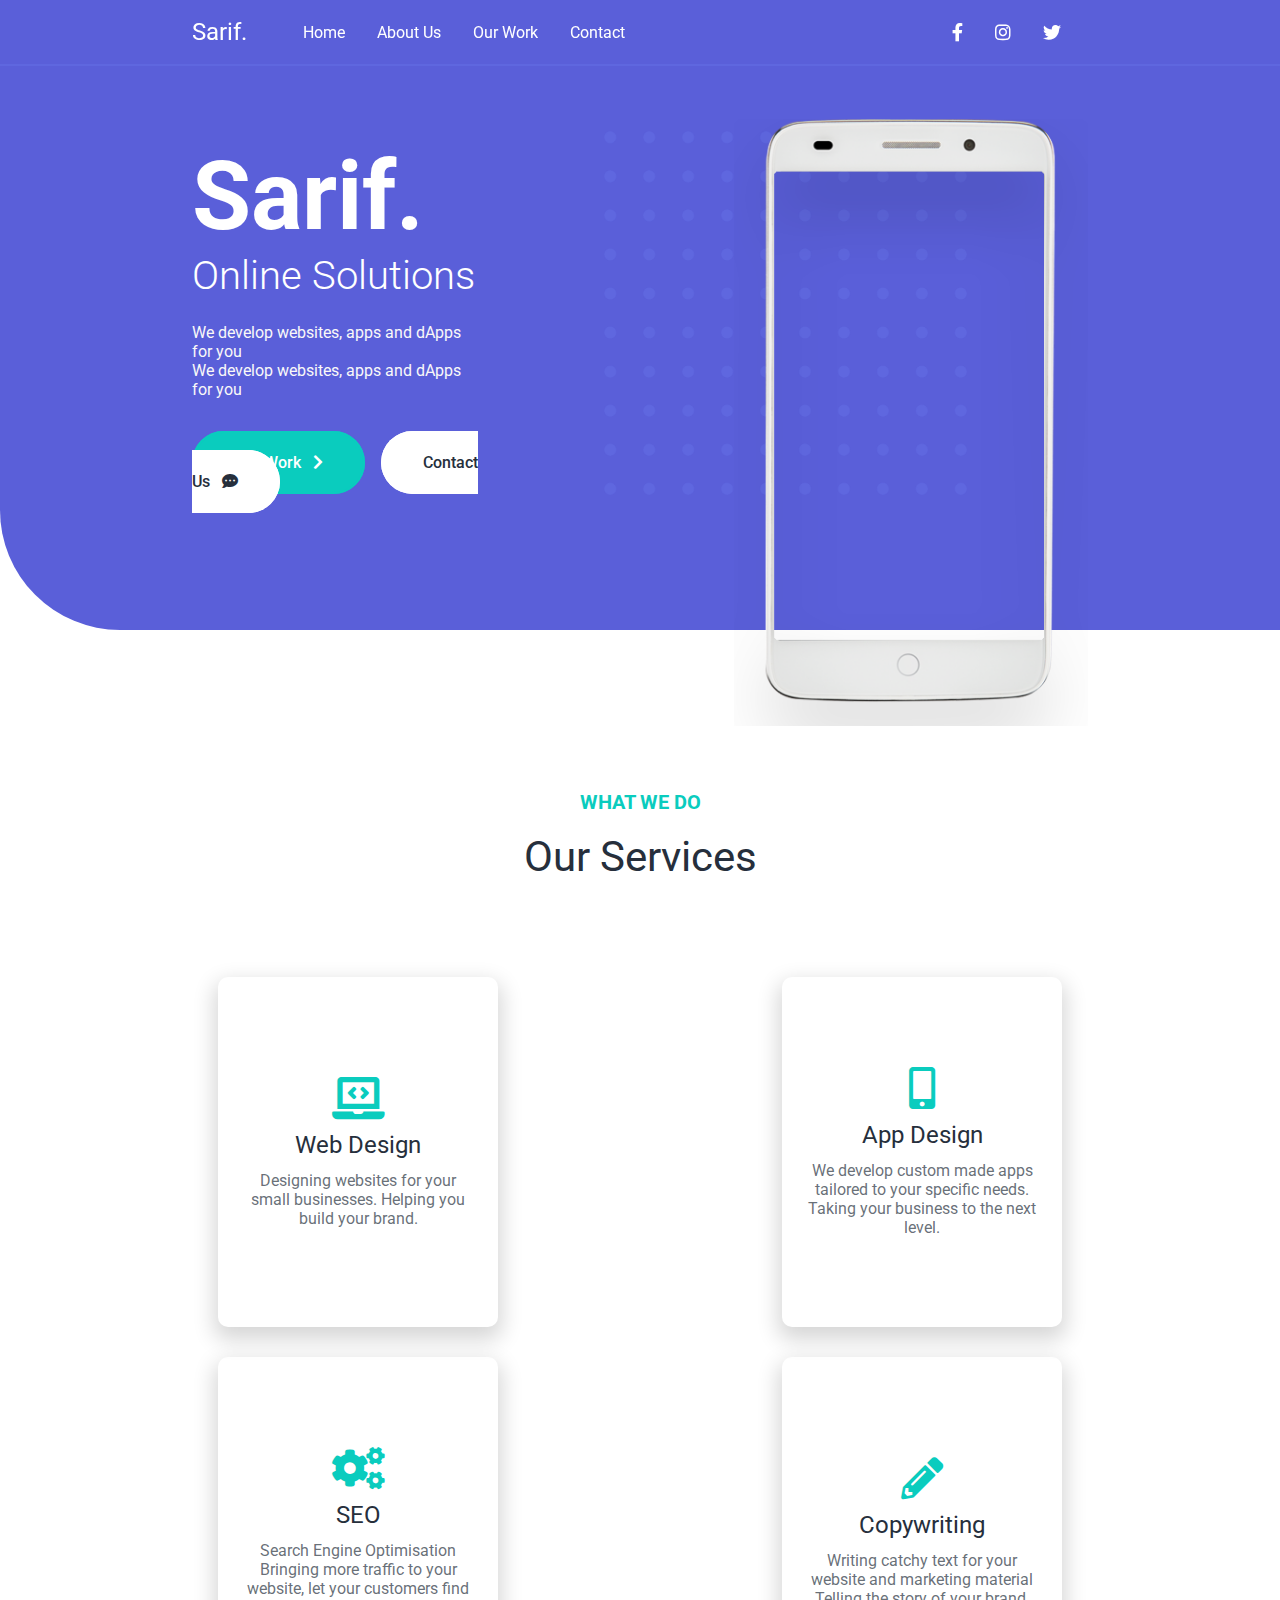
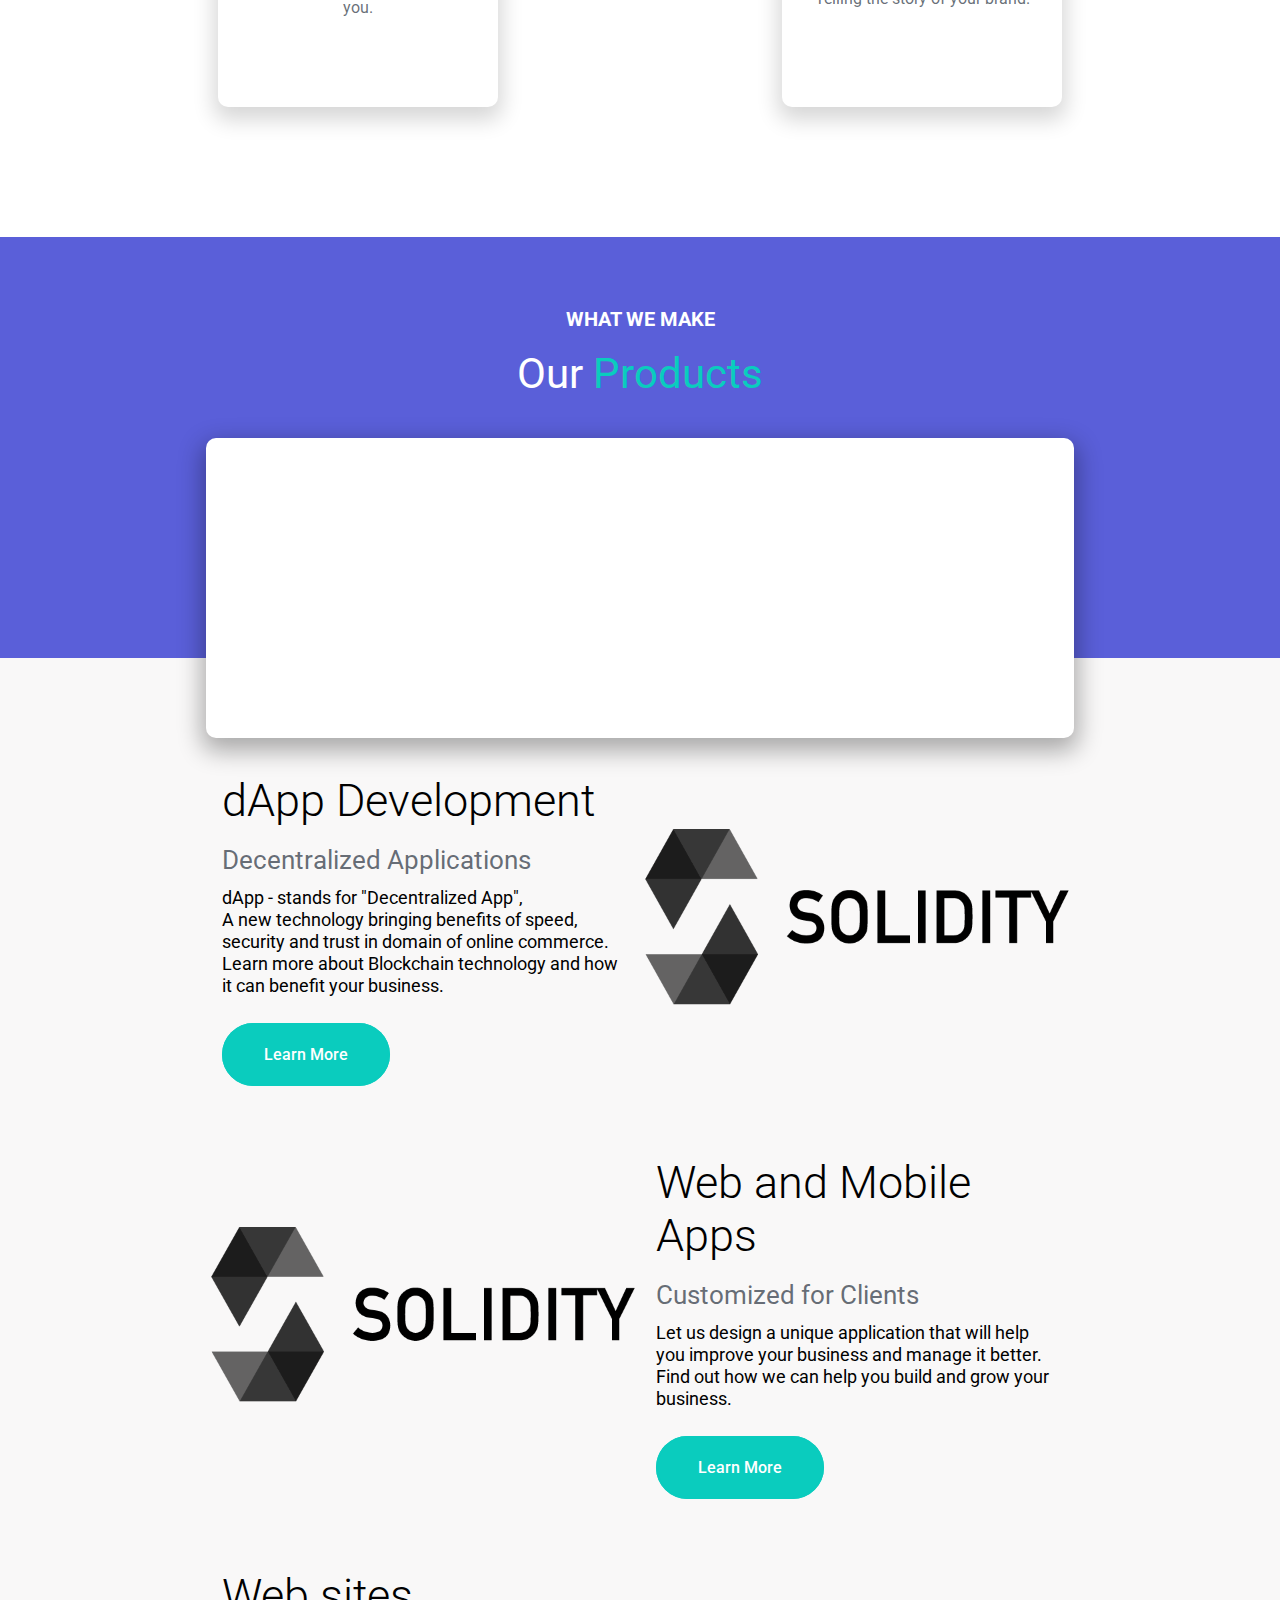
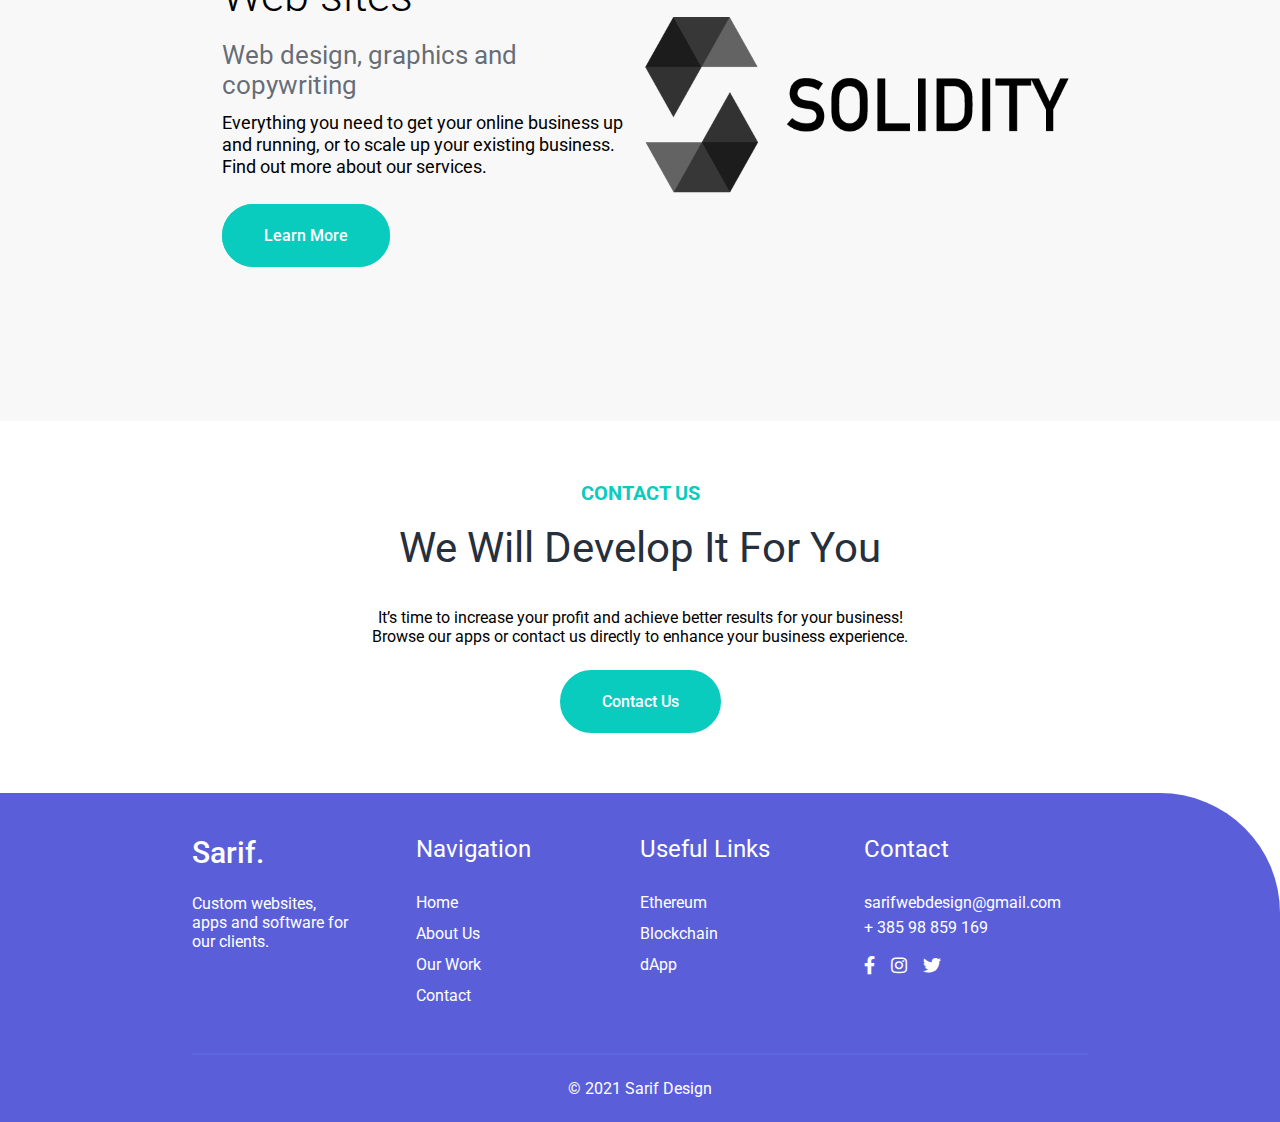
==== commit 1d9a24a5: "v1.2.3 added contact form" ====
--- a/index.html
+++ b/index.html
@@ -94,20 +94,24 @@
     </div>
     <div class="services__container">
       <div class="services-box">
+        <i class="fas fa-laptop-code"></i>
         <h4>Web Design</h4>
-        <p>Designing websites for your small businesses</p>
+        <p>Designing websites for your small businesses. Helping you build your brand.</p>
         <p></p>
       </div>
       <div class="services-box">
+        <i class="fas fa-mobile-alt"></i>
         <h4>App Design</h4>
-        <p>We develop custom made apps tailored to your specific needs</p>
-      </div>
-      <div class="services-box">
+        <p>We develop custom made apps tailored to your specific needs. Taking your business to the next level.</p>
+      </div>
+      <div class="services-box">
+        <i class="fas fa-cogs"></i>
         <h4>SEO</h4>
         <p>Search Engine Optimisation</p>
         <p>Bringing more traffic to your website, let your customers find you.</p>
       </div>
       <div class="services-box">
+        <i class="fas fa-pencil-alt"></i>
         <h4>Copywriting</h4>
         <p>Writing catchy text for your website and marketing material</p>
         <p>Telling the story of your brand.</p>
--- a/css/style.css
+++ b/css/style.css
@@ -372,6 +372,12 @@
   box-shadow: 0px 9px 24px 4px rgba(0,0,0,0.32);
 }
 
+.services-box i {
+  color: #0accbe;
+  font-size: 42px;
+  margin-bottom: 12px;
+}
+
 .services-box h4 {
   color: #262f3c;
   font-size: 24px;
@@ -565,11 +571,50 @@
   width: 60%;
 }
 
-.contact-form input[type='text'],
-.contact-form input[type='email'],
-.contact-form input[type='submit']{
-  width: 48%;
-}
+.contact-row {
+    width: 100%;
+    display: flex;
+}
+
+.contact-box {
+  width: 50%;
+  padding: 12px;
+}
+
+.added-padding {
+  padding: 12px;
+}
+
+.contact-box input {
+  width: 100%;
+  padding: 12px;
+  border: 1px solid #d3d3d3;
+  border-radius: 20px;
+}
+
+.contact-box input[type='submit']{
+  background-color: #0accbe;
+  color: #fff;
+  font-weight: 500;
+  border: 1px solid #0accbe;
+  transition: 0.4s;
+  cursor: pointer;
+}
+
+textarea {
+  width: 100%;
+  padding: 16px;
+  resize: none;
+  height: 200px;
+  border: 1px solid #d3d3d3;
+  border-radius: 20px;
+}
+
+.contact-box input:focus,
+textarea:focus {
+  outline: 1px solid #0accbe;
+}
+
 /* contact page END */
 
 /* footer */
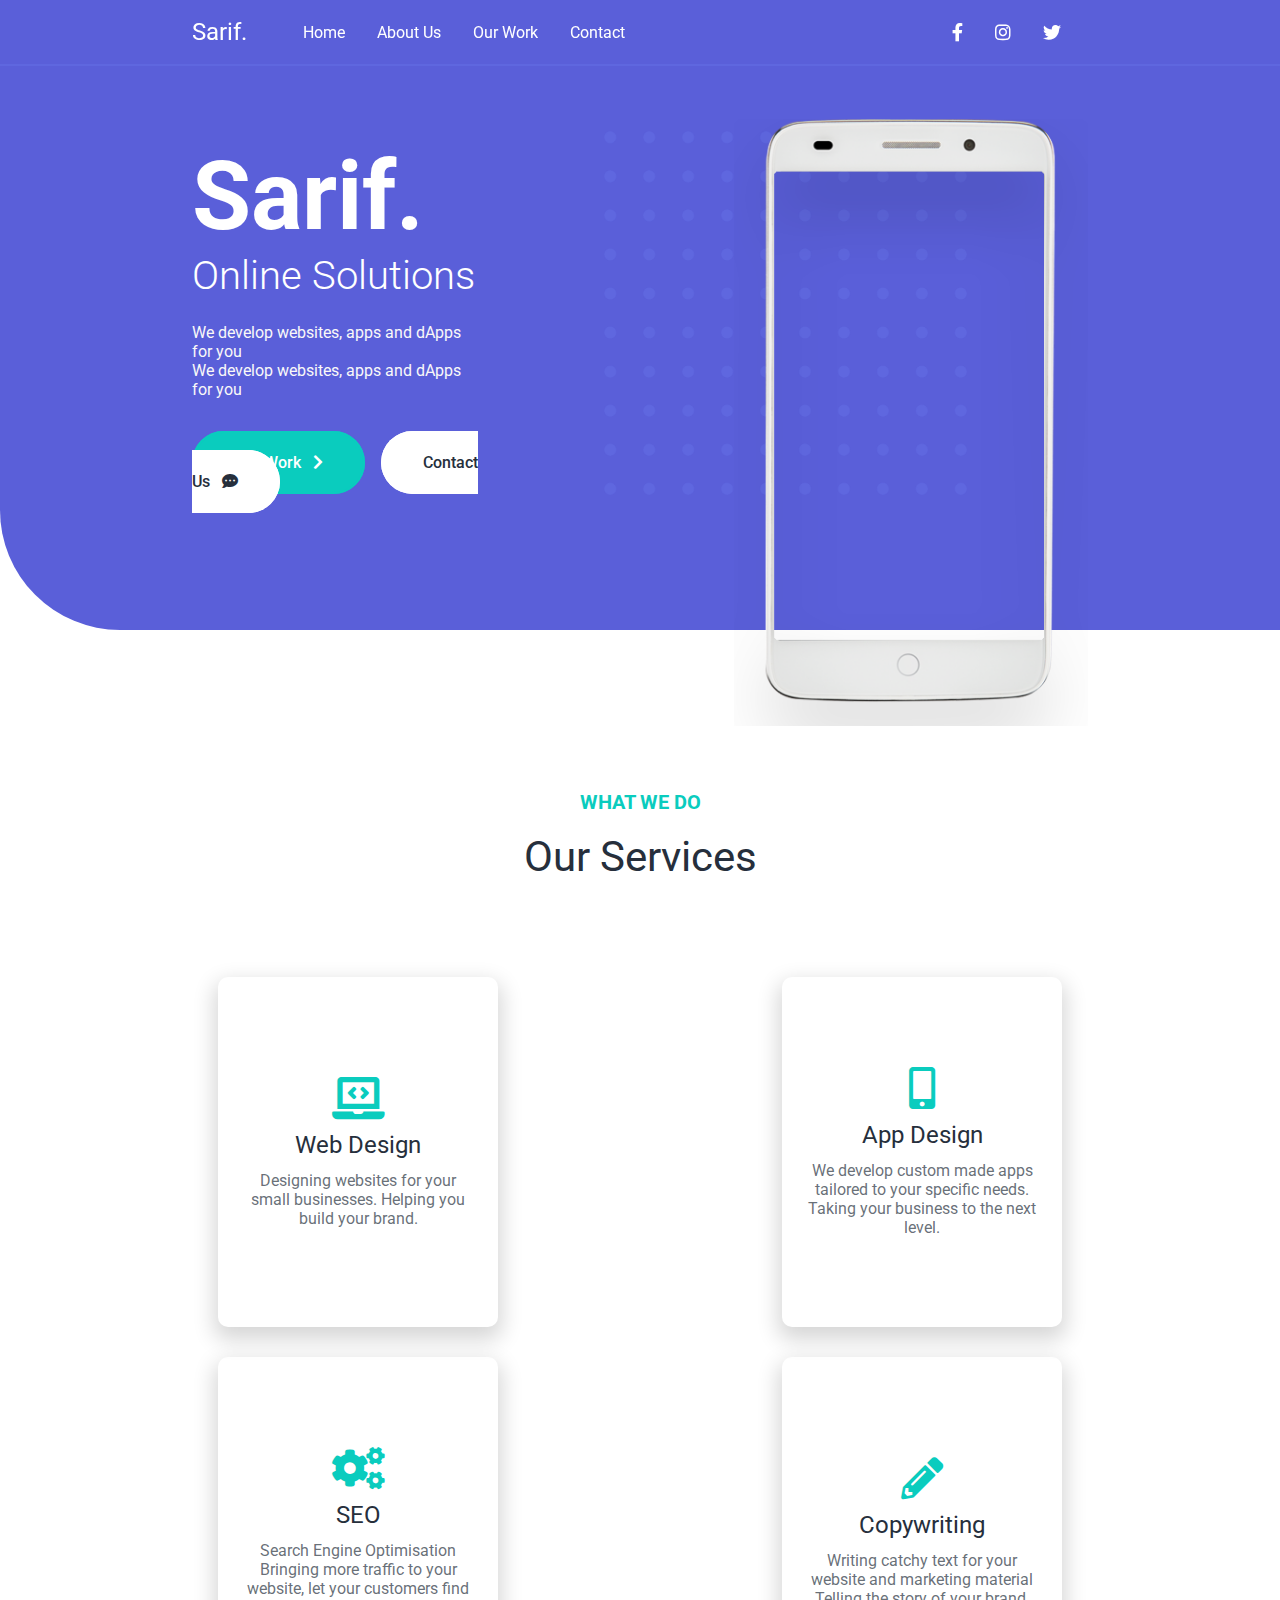
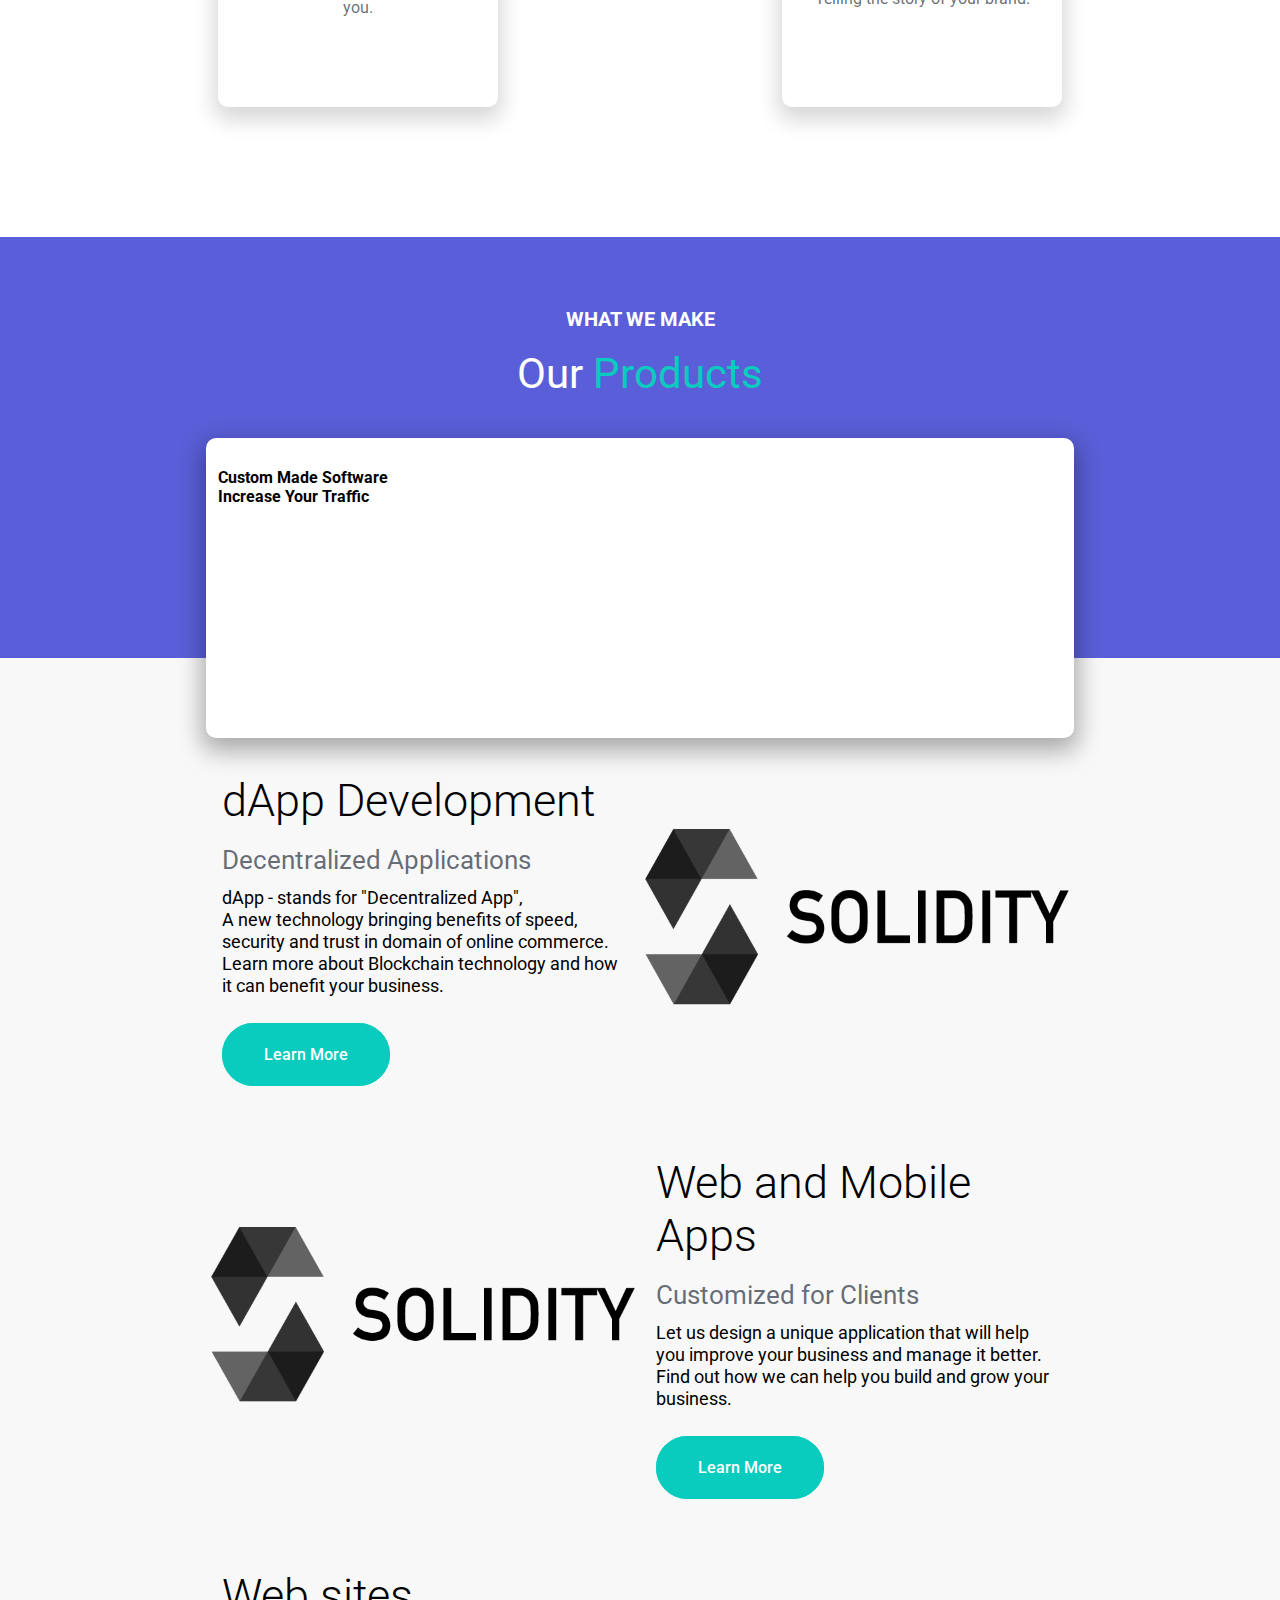
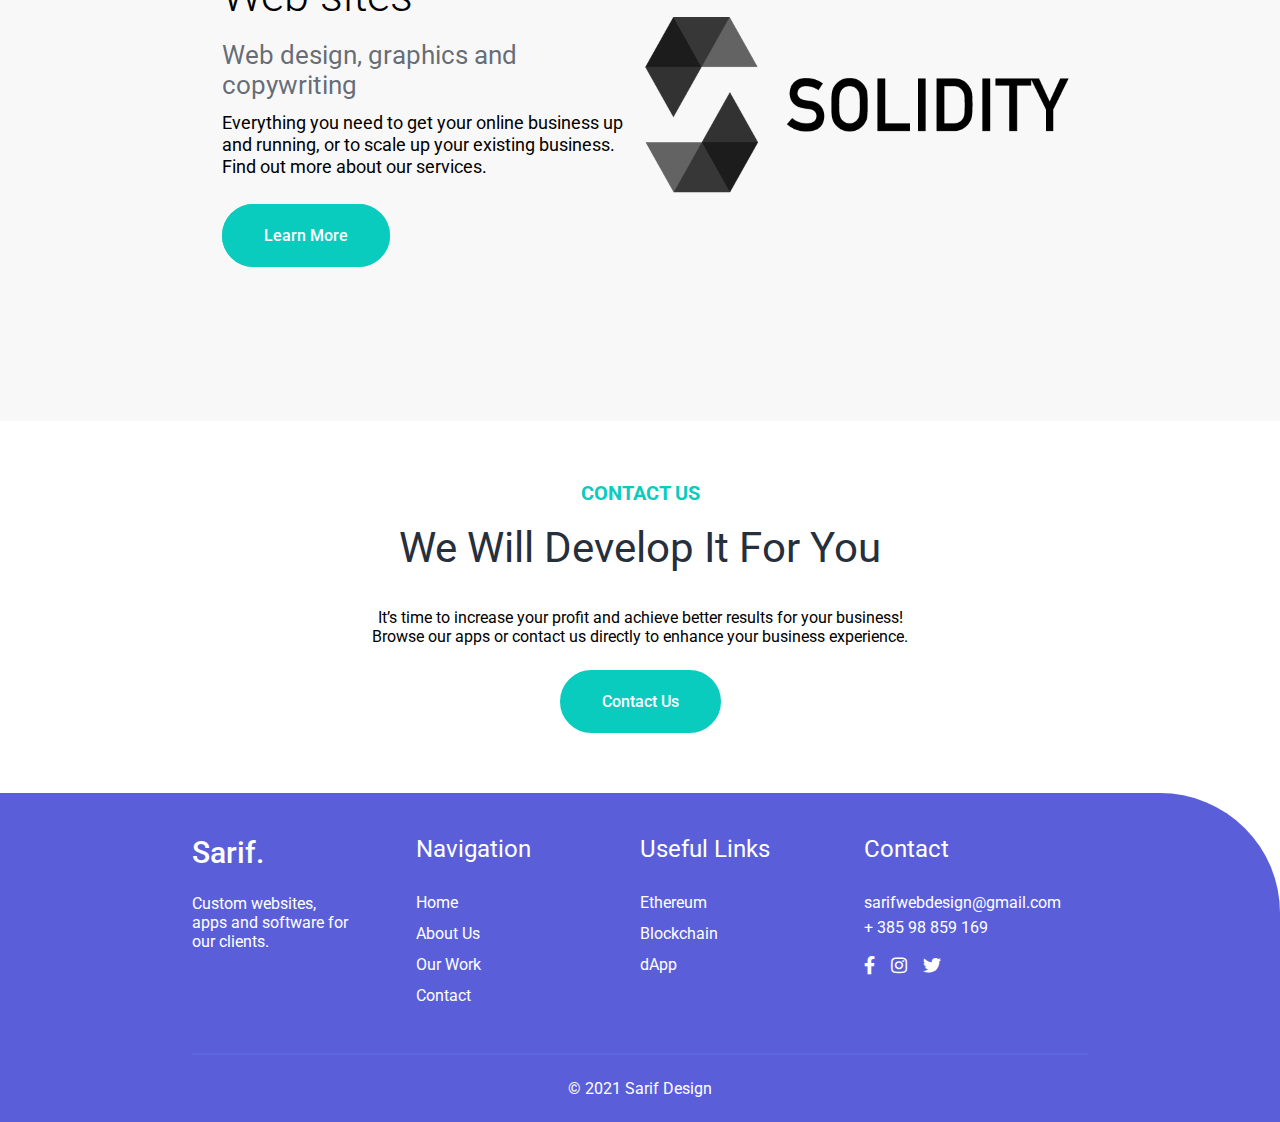
==== commit 6803582b: "v1.2.4 working on about us page." ====
--- a/index.html
+++ b/index.html
@@ -129,7 +129,14 @@
       <h3>Our <span>Products</span></h3>
     </div>
     <div class="long-card-holder">
-      <div class="long-card"></div>
+      <div class="long-card">
+        <div class="long-card-box">
+          <h4>Custom Made Software</h4>
+        </div>
+        <div class="long-card-box">
+          <h4>Increase Your Traffic</h4>
+        </div>
+      </div>
     </div>
   </div>
 </div>
--- a/css/style.css
+++ b/css/style.css
@@ -518,6 +518,59 @@
   width: 50%;
   height: 2px;
   background-color: #d3d3d3;
+}
+
+.motivation {
+  padding: 36px 0px;
+}
+
+.motivation-container {
+  width: 100%;
+  display: flex;
+  flex-wrap: wrap;
+  justify-content: space-around;
+  align-items: center;
+}
+
+.motivation-box {
+  width: 300px;
+  height: 300px;
+  -webkit-box-shadow: 0px 9px 21px 4px rgba(0,0,0,0.16);
+  box-shadow: 0px 9px 21px 4px rgba(0,0,0,0.16);
+  padding: 24px;
+  border-radius: 10px;
+  margin: 12px;
+  margin-bottom: 30px;
+  display: flex;
+  justify-content: center;
+  align-items: center;
+  flex-direction: column;
+  transition: 0.4s;
+}
+
+.motivation-box:hover {
+  transform: scale(1.1);
+  -webkit-box-shadow: 0px 9px 24px 4px rgba(0,0,0,0.32);
+  box-shadow: 0px 9px 24px 4px rgba(0,0,0,0.32);
+}
+
+.motivation-box i {
+  color: #0accbe;
+  font-size: 42px;
+  margin-bottom: 12px;
+}
+
+.motivation-box h4 {
+  color: #262f3c;
+  font-size: 24px;
+  font-weight: 400;
+  margin-bottom: 12px;
+  text-align: center;
+}
+
+.motivation-box p {
+  text-align: center;
+  color: rgba(38, 47, 60, 0.7);
 }
 /* about Page END */
 
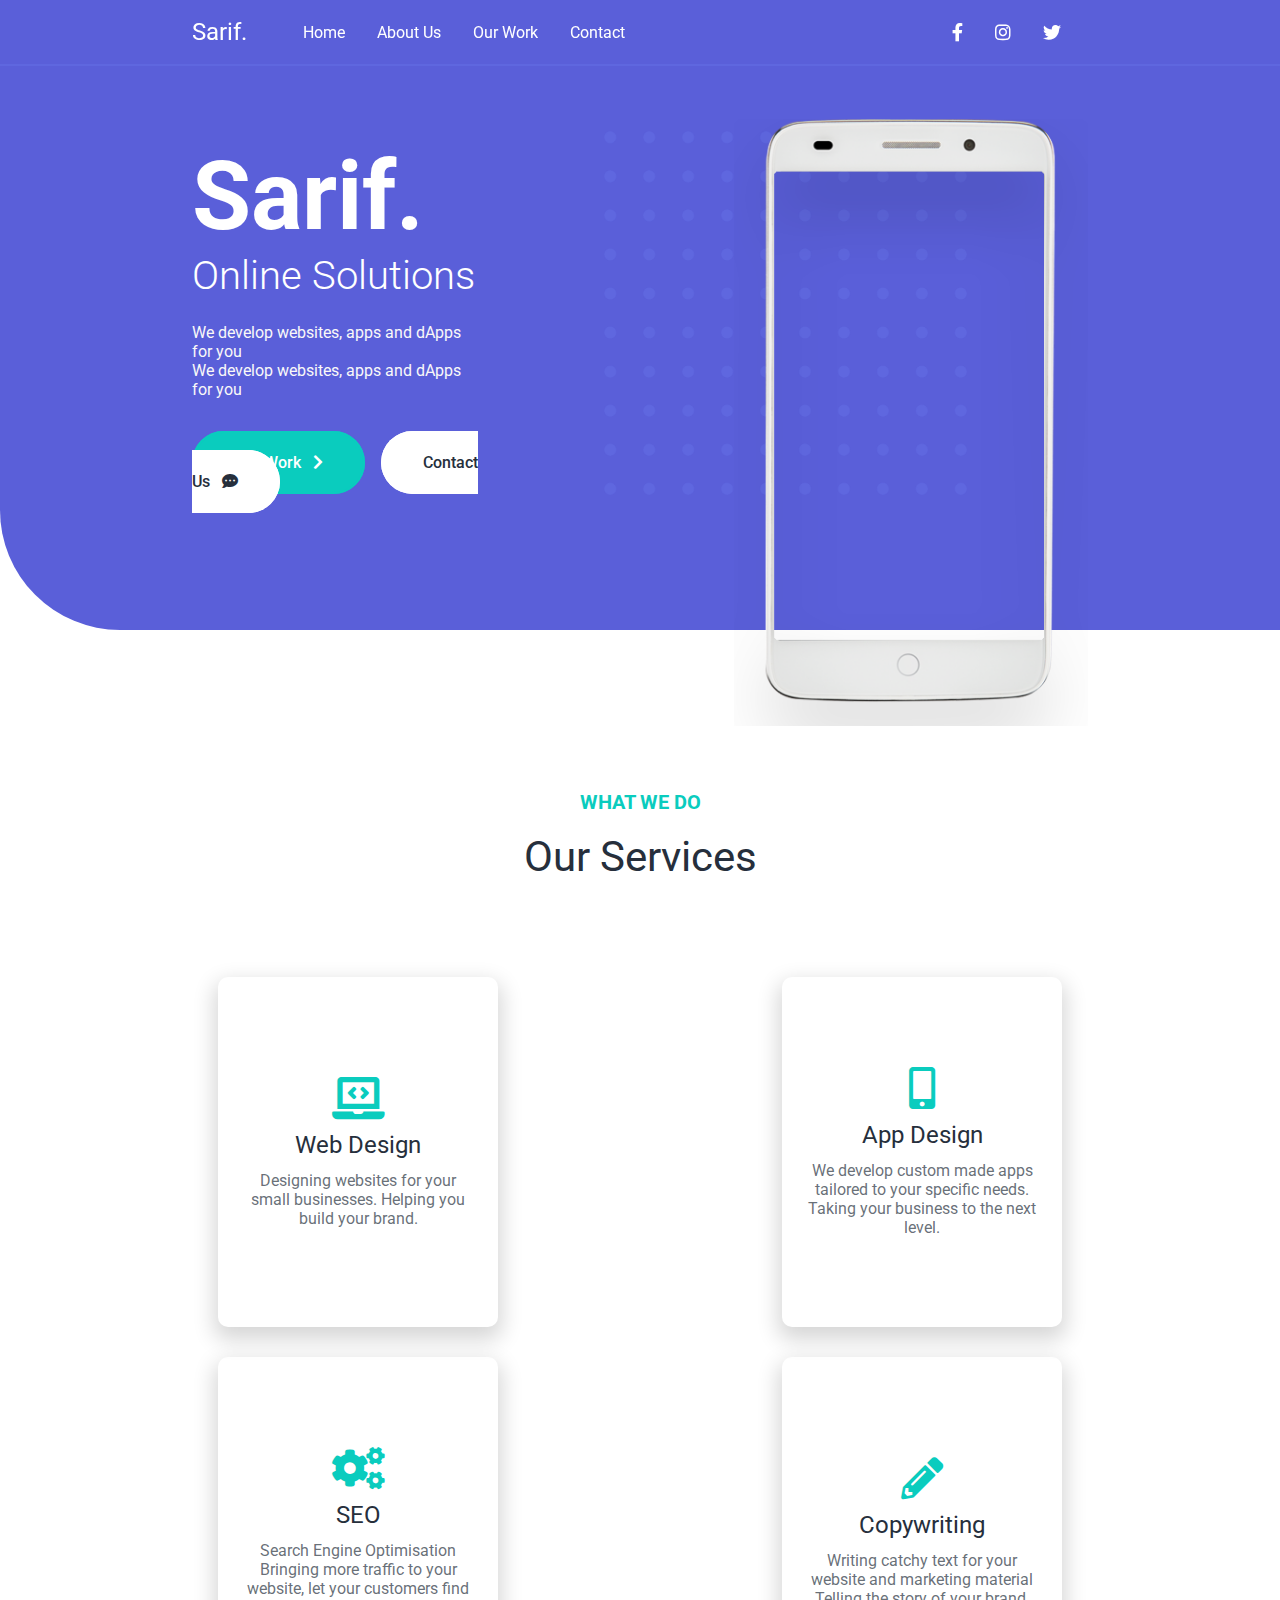
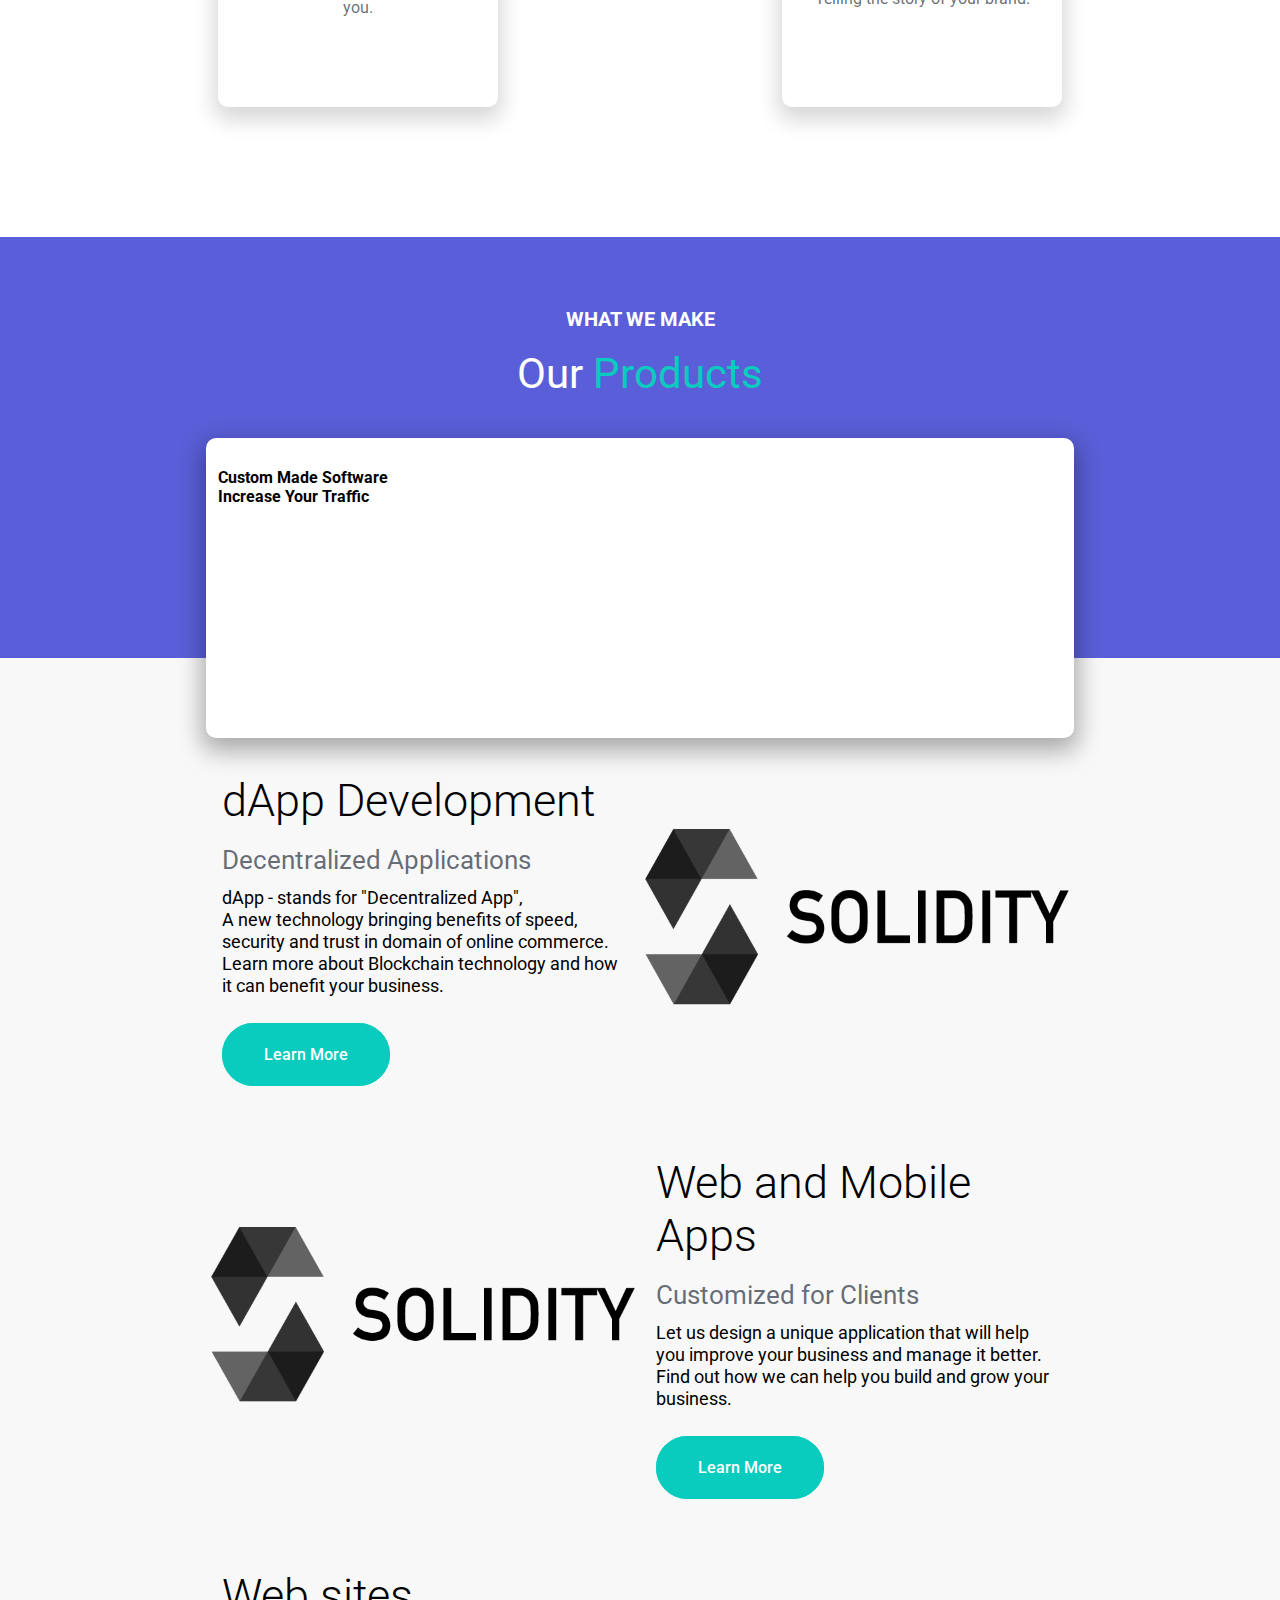
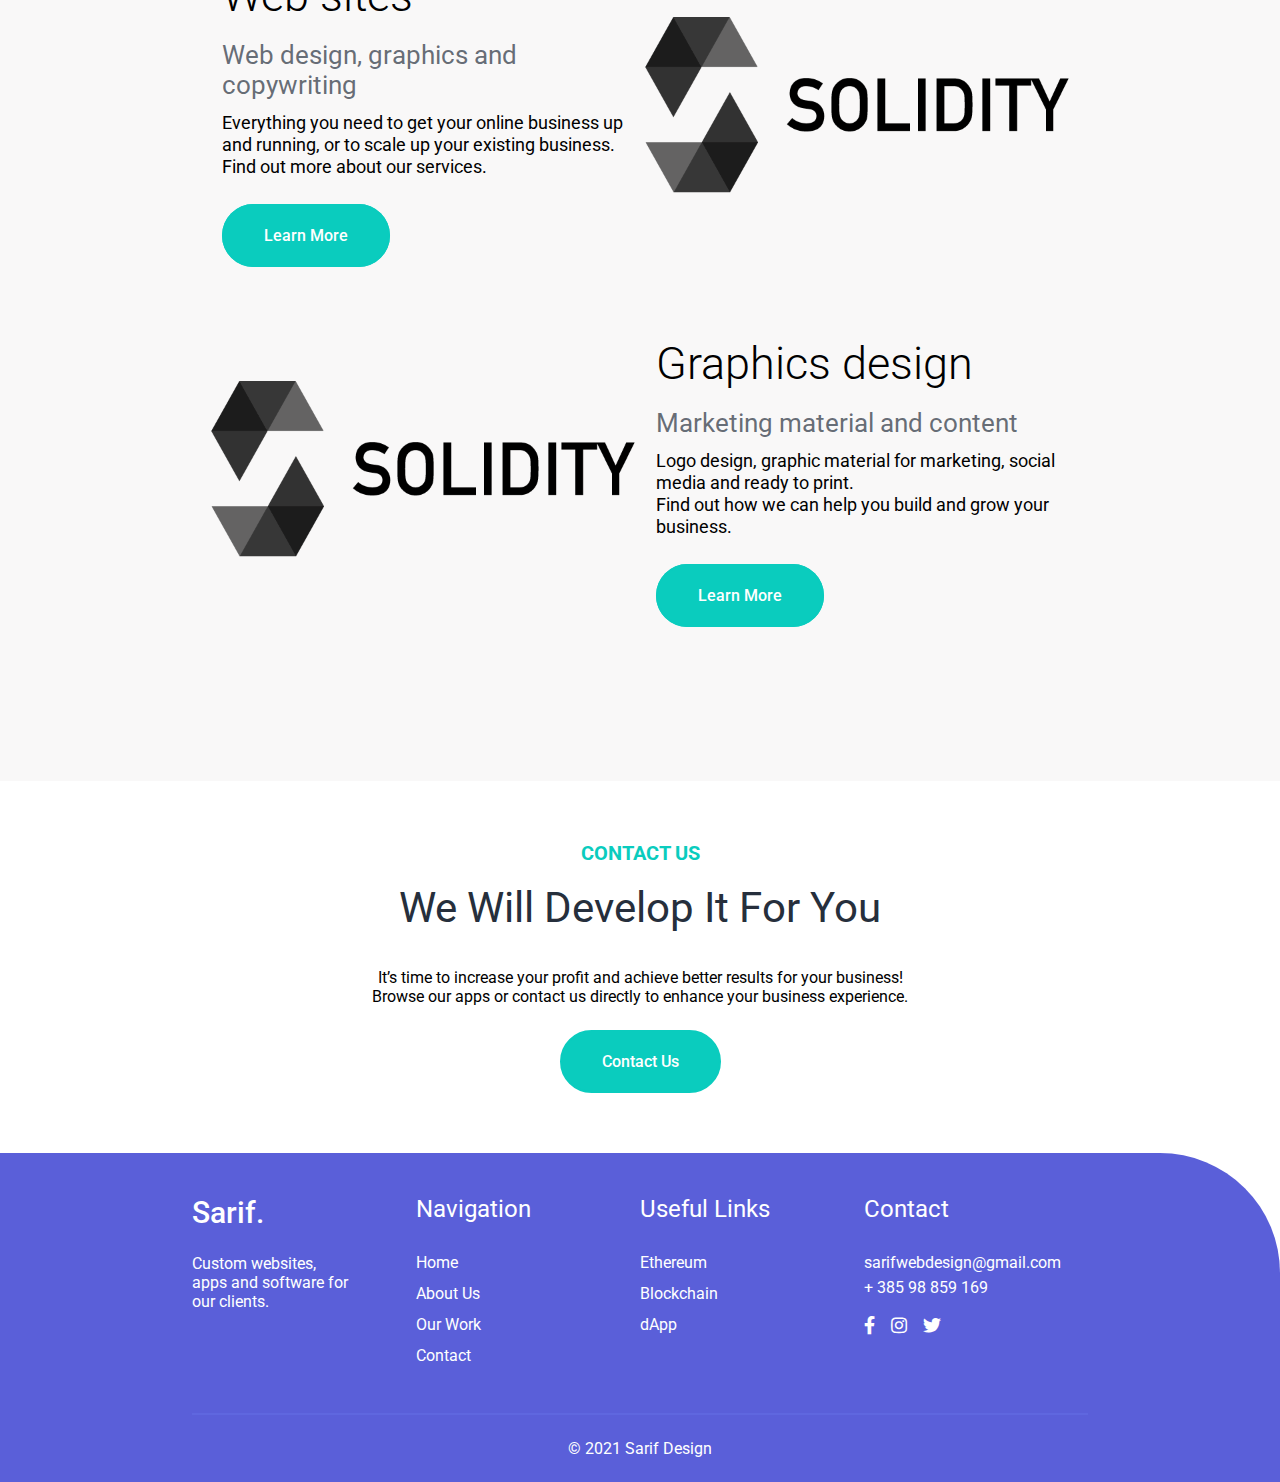
==== commit 7c13a9c5: "v1.3.0 added pictures in portfolio (our work page)." ====
--- a/index.html
+++ b/index.html
@@ -194,6 +194,22 @@
         </div>
       </div>
     </div>
+    <div class="product-card">
+      <div class="product-card-half">
+        <div class="product-list-img">
+          <img src="./img/solidity.png" alt="solidity logo" />
+        </div>
+      </div>
+      <div class="product-card-half">
+        <div class="product-card-inner">
+          <h3>Graphics design</h3>
+          <h4>Marketing material and content</h4>
+          <p>Logo design, graphic material for marketing, social media and ready to print.</p>
+          <p class="mb-48">Find out how we can help you build and grow your business.</p>
+          <a href="work.html" class="btn">Learn More</a>
+        </div>
+      </div>
+    </div>
   </div>
 </div>
 <!-- product list END -->
--- a/css/style.css
+++ b/css/style.css
@@ -39,6 +39,10 @@
 
 .mb-48 {
   margin-bottom: 48px;
+}
+
+.mt-60 {
+  margin-top: 60px;
 }
 /* general END */
 
@@ -240,6 +244,12 @@
   z-index: 900;
 }
 
+.page-hero-img {
+  filter: invert(1);
+  max-width: 300px;
+  height: auto;
+}
+
 .section__container h2 {
   color: #fff;
   font-size: 6em;
@@ -574,6 +584,54 @@
 }
 /* about Page END */
 
+/* work page */
+.showcase-container {
+  width: 100%;
+  display: flex;
+  flex-wrap: wrap;
+  justify-content: space-around;
+  align-items: center;
+}
+
+.showcase-card {
+  width: 400px;
+  height: 400px;
+  -webkit-box-shadow: 0px 9px 21px 4px rgba(0,0,0,0.16);
+  box-shadow: 0px 9px 21px 4px rgba(0,0,0,0.16);
+  padding: 24px;
+  border-radius: 10px;
+  margin: 12px;
+  margin-bottom: 30px;
+  display: flex;
+  justify-content: center;
+  align-items: center;
+  flex-direction: column;
+  transition: 0.4s;
+}
+
+.showcase-card:hover {
+  transform: scale(1.1);
+  -webkit-box-shadow: 0px 9px 24px 4px rgba(0,0,0,0.32);
+  box-shadow: 0px 9px 24px 4px rgba(0,0,0,0.32);
+}
+
+.showcase-card-img {
+  width: 100%;
+  height: 300px;
+}
+
+.showcase-card h4 {
+  color: #262f3c;
+  font-size: 24px;
+  margin-bottom: 6px;
+}
+
+.showcase-card h5 {
+  color: #8f9bad;
+  font-size: 16px;
+}
+/* work page END */
+
 /* contact page */
 .contact-detail-container {
   width: 100%;
@@ -622,6 +680,7 @@
 .contact-form {
   margin: 0 auto;
   width: 60%;
+  padding-bottom: 60px;
 }
 
 .contact-row {
@@ -761,6 +820,12 @@
 /* footer END */
 
 /* media queries */
+@media (max-width:1100px){
+  .contact-form {
+    width: 100%;
+  }
+}
+
 @media (max-width: 991.98px){
 
   header {
@@ -827,6 +892,33 @@
     width: 80%;
   }
 
+  .contact-detail-container {
+    flex-direction: column;
+    justify-content: center;
+    align-items: center;
+  }
+
+  .contact-detail-half {
+    width: 100%;
+    margin-bottom: 24px;
+  }
+
+  .contact-half-inner {
+    display: flex;
+    justify-content: center;
+    align-items: center;
+    flex-direction: column;
+  }
+
+  .contact-detail-half ul li,
+  .contact-half-inner ul li {
+    text-align: center;
+  }
+
+  .border-l {
+    border: none;
+  }
+
   .footer-row-1 {
     flex-direction: column;
   }
@@ -850,6 +942,10 @@
     width: 80%;
   }
 
+  .section__title {
+    margin-bottom: 20px;
+  }
+
   .section__container h2 {
     font-size: 4em;
   }
@@ -870,6 +966,20 @@
     height: 70vh;
   }
 
+  .contact-row {
+    flex-direction: column;
+  }
+
+  .contact-box {
+    width: 100%;
+  }
+
+  .contact-detail-half ul li,
+  .contact-half-inner ul li {
+    font-size: 16px;
+    margin-bottom: 6px;
+  }
+
   .footer-row-half {
     flex-direction: column;
   }
